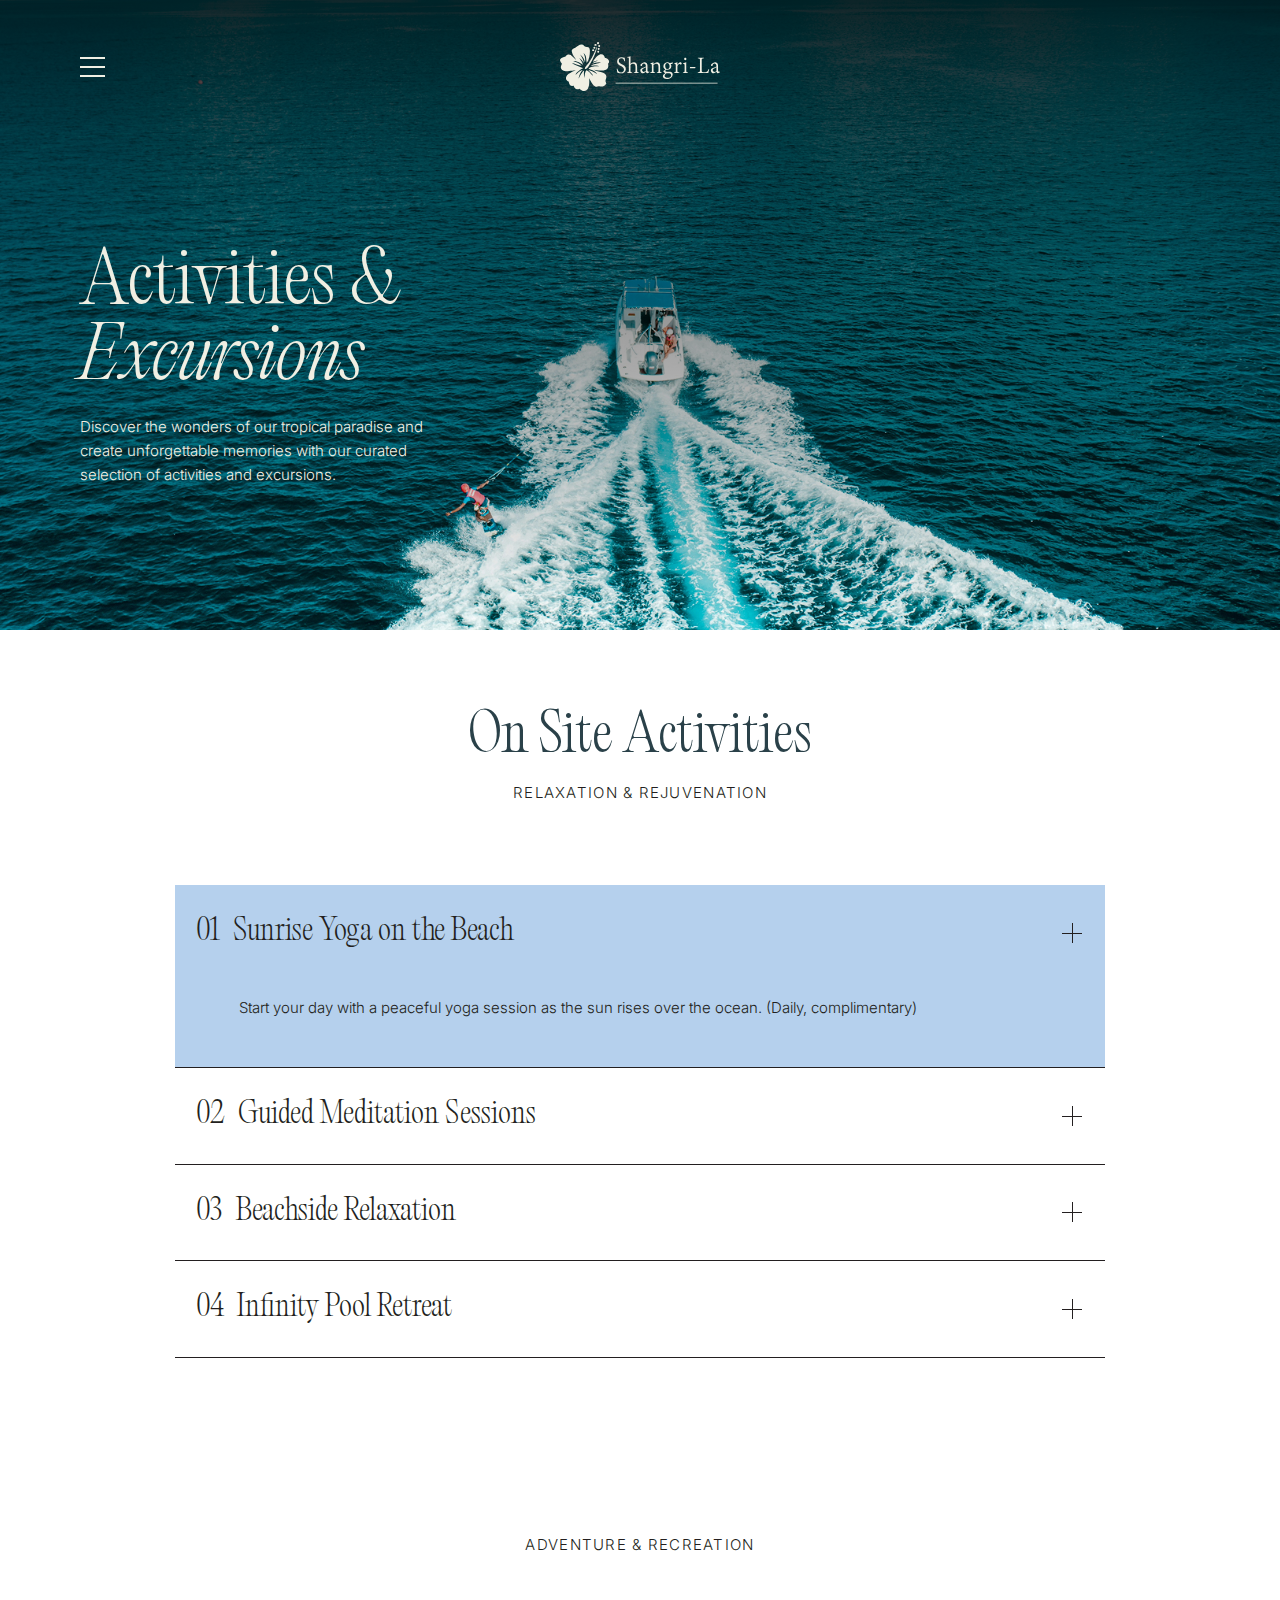
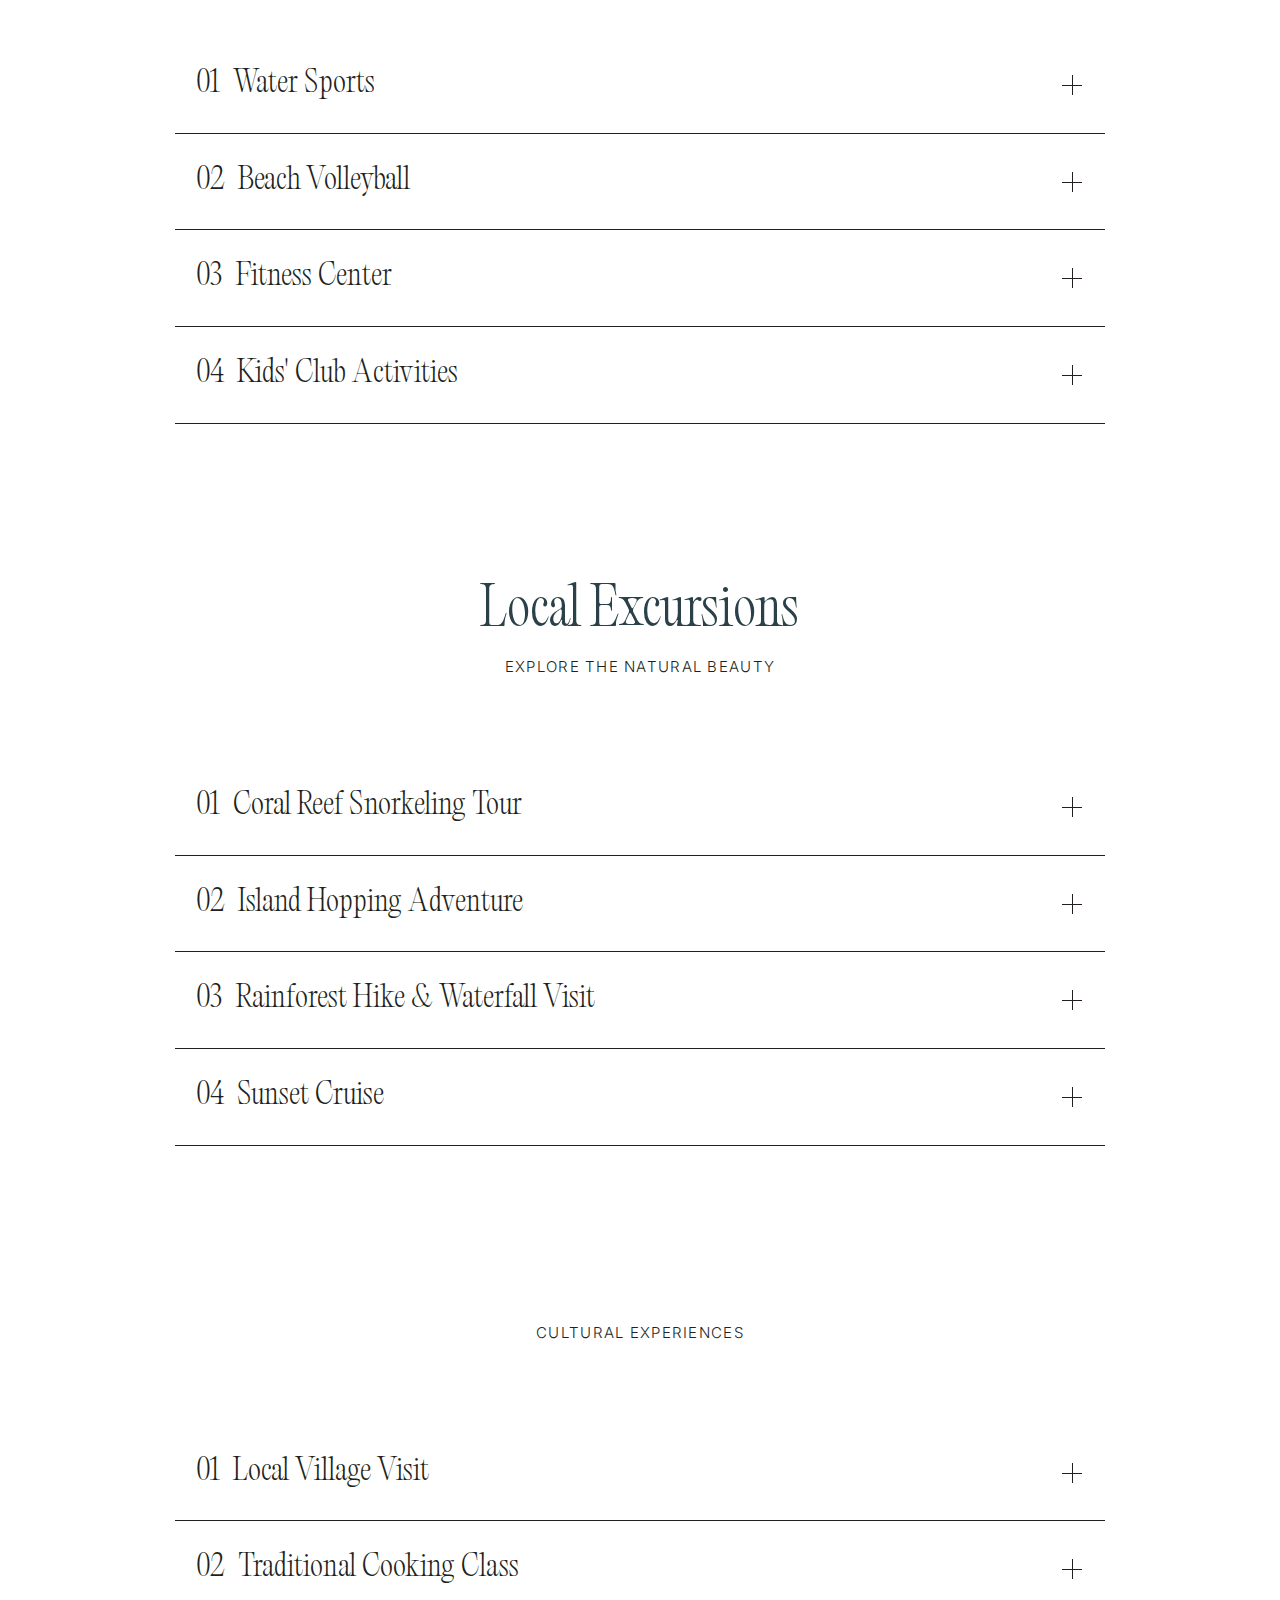
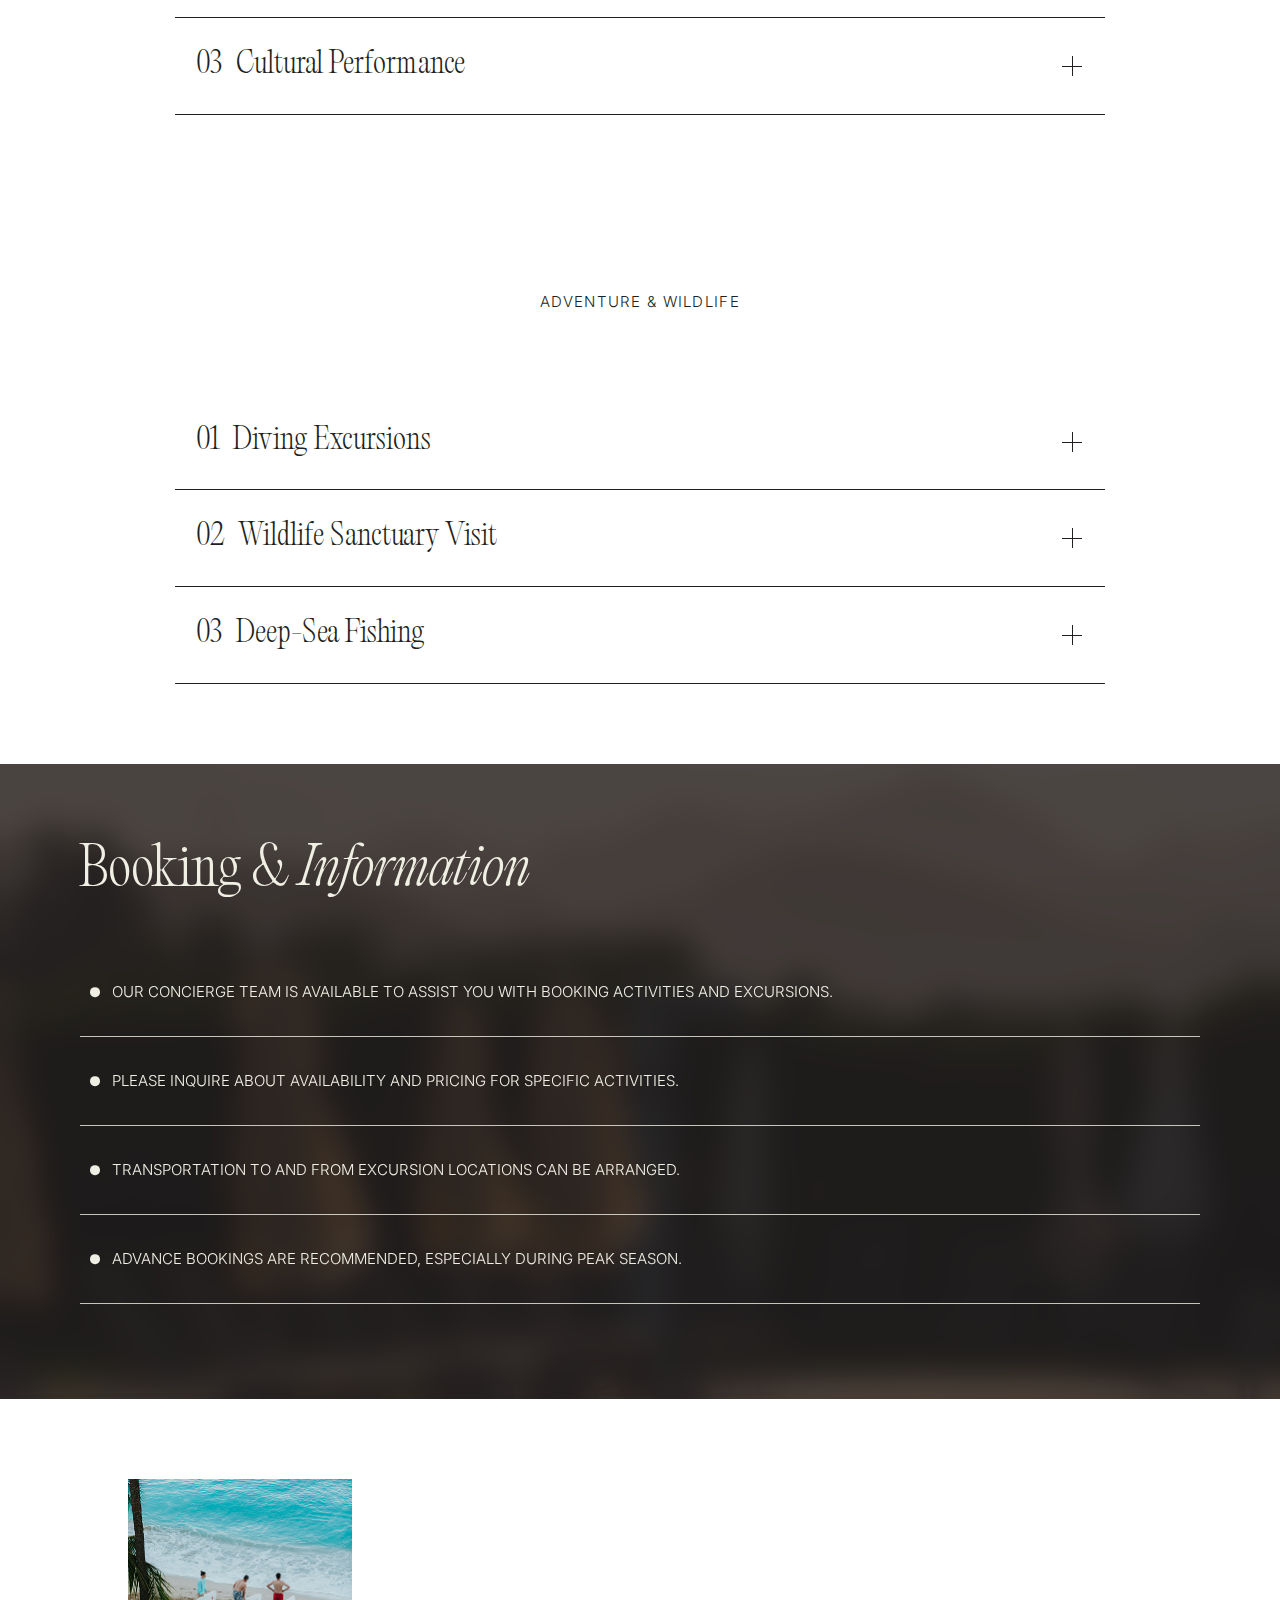
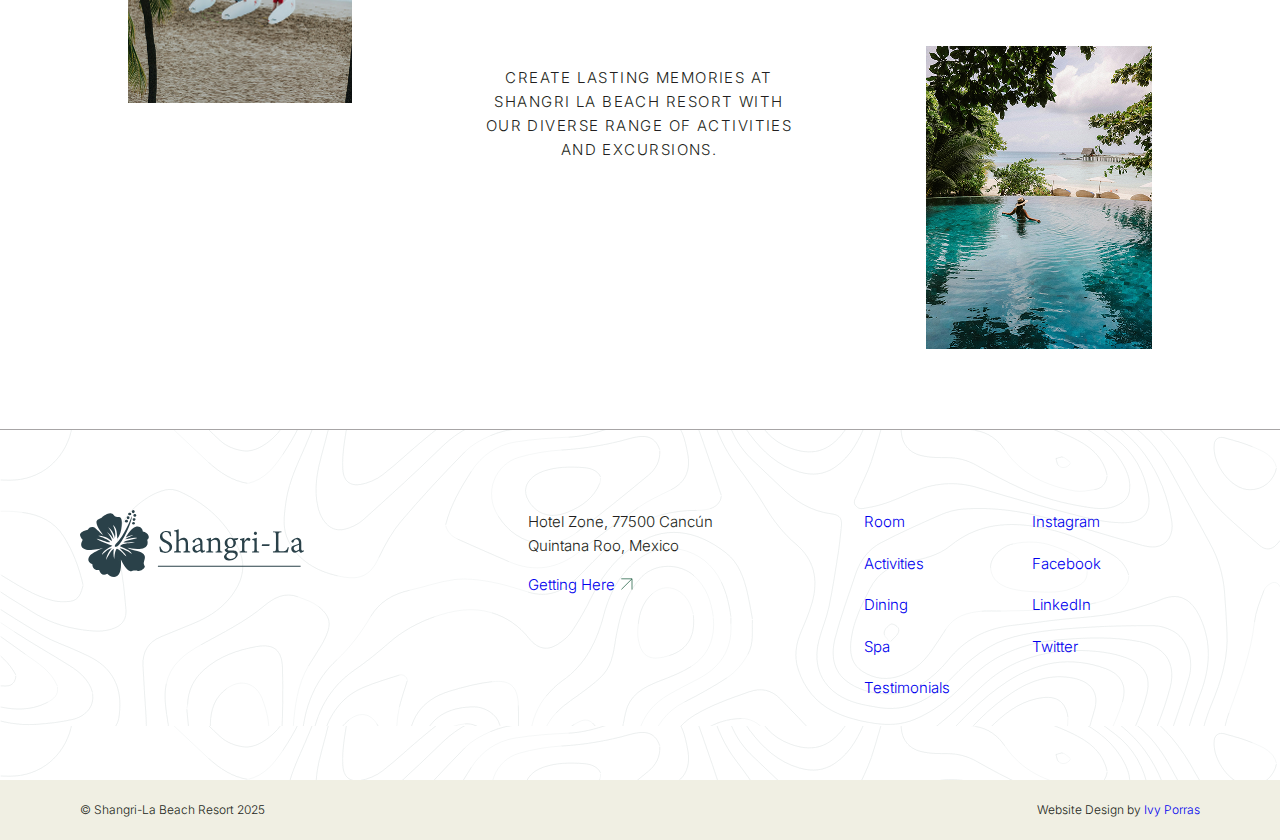
==== activities.html @ 284413d3 "add: weather func" ====
<!DOCTYPE html>
<html lang="en">

<head>
   <meta charset="UTF-8">
   <meta name="viewport" content="width=device-width, initial-scale=1.0">
   <title>Shangri La Beach Resort - Your Dream Getaway</title>
   <meta name="description" content="Shangri La Beach Resort - Your Dream Getaway">
   <link rel="icon" href="favicon.png" type="image/x-icon">
   <link rel="stylesheet" href="/styles/global.css">
   <link rel="stylesheet" href="/styles/activities.css">
</head>

<body class="page">
   <header>
      <nav class="navbar" id="mainNav">
         <div class="mobile-menu">
            <button id="toggleNav">
               <span></span>
               <span></span>
               <span></span>
            </button>
         </div>

         <ul id="navList">
            <li><a href="room.html">Room</a></li>
            <li><a href="activities.html">Activities</a></li>
            <li><a href="dining.html">Dining</a></li>
            <li><a href="spa.html">Spa</a></li>
            <li><a href="testimonials.html">Testimonials</a></li>
         </ul>
         <a href="index.html">
            <img id="logo" src="logo-light.svg" alt="Shangri-La Beach Resort Logo">
         </a>
         <div id="weather">
            <span id="temp"></span>
            <span id="condition"></span>
         </div>
      </nav>

      <section class="page-hero-banner" id="activities-page">
         <div class="container">
            <h1>Activities &amp;<br><span class="font-italic">Excursions</span></h1>
            <p>Discover the wonders of our tropical paradise and create unforgettable memories with our curated selection of activities
            and excursions.</p>
         </div>
         <div class="overlay-black"></div>
      </section>
   </header>
   <main>
      <section class="container">
         <h2 class="center">On Site Activities</h2>
         <p class="subtitle center">Relaxation &amp; Rejuvenation</p>
         <div class="accordion">
            <details name="accordion-list" open>
               <summary>
                  <h3><span>01</span>Sunrise Yoga on the Beach</h3>
               </summary>
               <p>Start your day with a peaceful yoga session as the sun rises over the ocean. (Daily, complimentary)</p>
            </details>
            <details name="accordion-list">
               <summary>
                  <h3><span>02</span>Guided Meditation Sessions</h3>
               </summary>
               <p>Find inner peace and tranquillity with our guided meditation sessions in the serene garden. (Daily, complimentary)</p>
            </details>
            <details name="accordion-list">
               <summary>
                  <h3><span>03</span>Beachside Relaxation</h3>
               </summary>
               <p>Unwind on our pristine private beach with complimentary sun loungers and umbrellas.</p>
            </details>
            <details name="accordion-list">
               <summary>
                  <h3><span>04</span>Infinity Pool Retreat</h3>
               </summary>
               <p>Take a refreshing dip in our stunning infinity pool with breathtaking ocean views.</p>
            </details>
         </div>
      </section>
      <section class="container">
         <p class="subtitle center">Adventure &amp; Recreation</p>
         <div class="accordion">
            <details name="accordion-list" open>
               <summary>
                  <h3><span>01</span>Water Sports</h3>
               </summary>
               <p>Explore the crystal-clear waters with our range of water sports activities.</p>
               <ul>
                  <li>Snorkeling: Discover vibrant coral reefs and marine life. (Equipment provided, fees may apply)</li>
                  <li>Kayaking: Paddle along the coastline and explore hidden coves. (Rentals available)</li>
                  <li>Stand-Up Paddleboarding: Enjoy a fun and invigorating workout on the water. (Rentals available)</li>
               </ul>
            </details>
            <details name="accordion-list">
               <summary>
                  <h3><span>02</span>Beach Volleyball</h3>
               </summary>
               <p>Gather your friends and family for a friendly game of beach volleyball. (Complimentary)</p>
            </details>
            <details name="accordion-list">
               <summary>
                  <h3><span>03</span>Fitness Center</h3>
               </summary>
               <p>Maintain your fitness routine in our state-of-the-art fitness center. (24/7 access)</p>
            </details>
            <details name="accordion-list">
               <summary>
                  <h3><span>04</span>Kids&apos; Club Activities</h3>
               </summary>
               <p>Let your children enjoy fun and engaging activities with our supervised Kids' Club. (Daily, various activities)</p>
            </details>
         </div>
      </section>
      <section class="container">
         <h2 class="center">Local Excursions</h2>
         <p class="subtitle center">Explore the Natural Beauty</p>
         <div class="accordion">
            <details name="accordion-list" open>
               <summary>
                  <h3><span>01</span>Coral Reef Snorkeling Tour</h3>
               </summary>
               <p>Embark on a guided snorkeling tour to explore the vibrant coral reefs and encounter diverse marine life. (Half-day
               excursion, fees apply)</p>
            </details>
            <details name="accordion-list">
               <summary>
                  <h3><span>02</span>Island Hopping Adventure</h3>
               </summary>
               <p>Discover the surrounding islands with a scenic boat tour. (Full-day excursion, fees apply)</p>
            </details>
            <details name="accordion-list">
               <summary>
                  <h3><span>03</span>Rainforest Hike & Waterfall Visit</h3>
               </summary>
               <p>Immerse yourself in the lush rainforest and discover hidden waterfalls. (Half-day or full-day excursion, fees apply)</p>
            </details>
            <details name="accordion-list">
               <summary>
                  <h3><span>04</span>Sunset Cruise</h3>
               </summary>
               <p>Enjoy a romantic sunset cruise along the coastline with breathtaking views. (Evening excursion, fees apply)</p>
            </details>
         </div>
      </section>
      <section class="container">
         <p class="subtitle center">Cultural Experiences</p>
         <div class="accordion">
            <details name="accordion-list" open>
               <summary>
                  <h3><span>01</span>Local Village Visit</h3>
               </summary>
               <p>Experience the authentic culture and traditions of the local village. (Half-day excursion, fees apply)</p>
            </details>
            <details name="accordion-list">
               <summary>
                  <h3><span>02</span>Traditional Cooking Class</h3>
               </summary>
               <p>Learn to prepare local delicacies with a hands-on cooking class. (Half-day excursion, fees apply)</p>
            </details>
            <details name="accordion-list">
               <summary>
                  <h3><span>03</span>Cultural Performance</h3>
               </summary>
               <p>Enjoy a captivating performance of traditional music and dance. (Evening event, fees may apply)</p>
            </details>
         </div>
      </section>
      <section class="container">
         <p class="subtitle center">Adventure & Wildlife</p>
         <div class="accordion">
            <details name="accordion-list" open>
               <summary>
                  <h3><span>01</span>Diving Excursions</h3>
               </summary>
               <p>Explore the underwater world with our certified diving instructors. (Various dive sites and packages available, fees
               apply)</p>
            </details>
            <details name="accordion-list">
               <summary>
                  <h3><span>02</span>Wildlife Sanctuary Visit</h3>
               </summary>
               <p>Encounter exotic wildlife at a nearby sanctuary. (Half-day excursion, fees apply)</p>
            </details>
            <details name="accordion-list">
               <summary>
                  <h3><span>03</span>Deep-Sea Fishing</h3>
               </summary>
               <p>Embark on a thrilling deep-sea fishing adventure. (Half-day or full-day excursion, fees apply)</p>
            </details>
         </div>
      </section>
      <section id="activities-info">
         <div class="container">
            <h2>Booking &amp; <span class="font-italic">Information</span></h2>
            <ul>
               <li>Our concierge team is available to assist you with booking activities and excursions.</li>
               <li>Please inquire about availability and pricing for specific activities.</li>
               <li>Transportation to and from excursion locations can be arranged.</li>
               <li>Advance bookings are recommended, especially during peak season.</li>
            </ul>
         </div>
         <div class="overlay"></div>
      </section>
      <section class="container" id="activities-quote">
         <img src="/assets/activities-qoute-1.jpg" alt="">
         <p>Create lasting memories at Shangri La Beach Resort with our diverse range of activities and excursions.</p>
         <img src="/assets/activities-qoute-2.jpg" alt="">
      </section>
   </main>
   <footer>
      <div class="container">
         <div class="footer-img">
            <img src="logo.svg" alt="Shangri-La Beach Resort Logo">
         </div>
         <div class="footer-location">
            <p>Hotel Zone, 77500 Cancún <br>Quintana Roo, Mexico</p>
            <a href="#">Getting Here <svg xmlns="http://www.w3.org/2000/svg" fill="none" viewBox="0 0 16 16">
                  <path stroke="#1E5E42" stroke-linecap="round" stroke-linejoin="round"
                     d="M14.405 1.361.951 14.815m13.72.089V1.096H.863" />
               </svg></a>
         </div>
         <div class="footer-nav">
            <a href="room.html">Room</a>
            <a href="activities.html">Activities</a>
            <a href="dining.html">Dining</a>
            <a href="spa.html">Spa</a>
            <a href="testimonials.html">Testimonials</a>
         </div>
         <div class="footer-socials">
            <a href="#">Instagram</a>
            <a href="#">Facebook</a>
            <a href="#">LinkedIn</a>
            <a href="#">Twitter</a>
         </div>
      </div>
      <div class="footer-secondary">
         <small>&#169; Shangri-La Beach Resort 2025</small>
         <small>Website Design by <a href="https://www.ivymarieporras.ca/">Ivy Porras</a></small>
      </div>
      <div class="footer-overlay"></div>
   </footer>

   <script src="script.js"></script>

</body>

</html>
---- styles/global.css ----
@import url('https://fonts.googleapis.com/css2?family=Inter:ital,opsz@0,14..32;1,14..32&display=swap');

@font-face {
   font-family: 'PP Editorial Old';
   src: url('/fonts/PPEditorialOld-UltralightItalic.woff2') format('woff2'),
      url('/fonts/PPEditorialOld-UltralightItalic.woff') format('woff');
   font-weight: 200;
   font-style: italic;
   font-display: swap;
}

@font-face {
   font-family: 'PP Editorial Old';
   src: url('/fonts/PPEditorialOld-Ultralight.woff2') format('woff2'),
      url('/fonts/PPEditorialOld-Ultralight.woff') format('woff');
   font-weight: 200;
   font-style: normal;
   font-display: swap;
}

* {
   box-sizing: border-box;
}

:root {
   --font: #231F20;
   --green: #2A4149;
   --sky: #B5D0ED;
   --light-tan: #F0EFE3;
   --light-color: #FFFFFF;
   interpolate-size: allow-keywords;
}


body {
   position: relative;
   font-family: 'Inter', sans-serif;
   font-size: 15px;
   font-weight: 300;
   color: var(--font);
   line-height: 1.6;
   margin: 0;
   padding: 0;
}

h1 {
   color: var(--light-tan);
   font-family: 'PP Editorial Old', sans-serif;
   font-weight: 200;
   font-size: calc(48px + (88 - 52) * ((100vw - 320px) / 1600));
   line-height: 110%;
   margin: 0;
}

h2 {
   font-family: 'PP Editorial Old', sans-serif;
   font-weight: 200;
   font-size: calc(32px + (64 - 32) * ((100vw - 320px) / 1600));
   color: var(--green);
   line-height: 1.1;
   margin: 0;
}

h3 {
   font-family: 'PP Editorial Old', sans-serif;
   font-weight: 200;
   font-size: calc(32px + (48 - 32) * ((100vw - 320px) / 1600));   
   line-height: 1.1;
   margin: 0;
}

a {
   text-decoration: none;
}

a.button {
   color: var(--light-color);
   background-color: var(--green);
   border-radius: 999px;
   font-size: 12px;
   letter-spacing: 0.0375rem;
   text-transform: uppercase;
   padding-block: 1.2rem;
   padding-inline: 2.5rem;
}

a.button.secondary {
   background-color: var(--light-tan);
   color: var(--font);
}

small {
   font-size: 12px;
}

.font-italic {
   font-style: italic;
}

.container {
   margin: 0 5rem;
   padding-block: 5rem;
}

img {
   width: 100%;
   height: auto;
   object-fit: cover;
}

.overlay {
   content: '';
   position: absolute;
   top: 0;
   left: 0;
   width: 100%;
   height: 100%;
   background: rgba(35, 31, 32, 0.80);
   backdrop-filter: blur(15px);
   pointer-events: none;
}

/* NAVIGATION */
nav {
   position: absolute;
   top: 0;
   display: flex;
   padding: 1.5rem 5rem;
   justify-content: space-between;
   align-items: center;
   height: 140px;
   width: 100%;
   z-index: 3;
   transition: all 0.3s ease-in;
}

nav.active {
   background-color: var(--light-color);
}

nav ul,
nav img,
nav #weather,
nav .mobile-menu {
   width: 33.33%;
}

nav ul {
   list-style: none;
   display: flex;
   gap: 1.5rem;
   padding: 0;
   z-index: 2;
}

nav ul li,
#weather {
   font-weight: 300;
   font-size: 0.8rem;
   text-transform: uppercase;
}

nav ul li a {
   color: var(--light-tan);
}

nav.active ul li a {
   color: var(--font);
}

nav img {
   width: 10rem;
   height: auto;
}

/* HAMBURGER MENU */
nav .mobile-menu {
   display: none;
}

nav #toggleNav {
   position: relative;
   width: 25px;
   height: 20px;
   border: 0;
   background: none;
   cursor: pointer;
   overflow: hidden;
}

nav #toggleNav span {
   opacity: 1;
   left: 0;
   display: block;
   width: 100%;
   height: 1.5px;
   background-color: var(--light-tan);
   position: absolute;
   transform: rotate(0deg);
   transition: .4s ease-in-out;
}

nav.active #toggleNav span {
   background-color: var(--green);
}

nav #toggleNav span:nth-child(1) {
   top: 0;
}

nav #toggleNav span:nth-child(2) {
   top: 9px;
}

nav #toggleNav span:nth-child(3) {
   top: 18px;
}

nav #toggleNav.open span:nth-child(1) {
   transform: translateY(9px) rotate(135deg);
}

nav #toggleNav.open span:nth-child(2) {
   opacity: 0;
   transform: translateX(-60px);
}

nav #toggleNav.open span:nth-child(3) {
   transform: translateY(-9px) rotate(-135deg);
}

/* WEATHER WIDGET */
#weather {
   text-align: right;
   color: var(--light-tan);
   transition: color 0.3s ease-in;
}

nav.active #weather {
   color: var(--font);
}

/* PAGE BANNER */
.page-hero-banner {
   position: relative;
   height: 70vh;
   background-size: cover;
   background-position: center;
   padding-top: calc(140px + 2rem);
   padding-bottom: 3rem;
   display: flex;
   align-items: flex-end;
}

.page-hero-banner .container {
   position: relative;
   width: 100%;
   z-index: 2;
}

.page-hero-banner p {
   color: var(--light-tan);
   max-width: 24rem;
}

.page-hero-banner .overlay-black {
   position: absolute;
   top: 0;
   left: 0;
   width: 100%;
   height: 100%;
   background: linear-gradient(180deg, rgba(0, 0, 0, 0.80) 0%, rgba(0, 0, 0, 0.00) 100%);
   pointer-events: none;
}

/* FOOTER */
footer {
   position: relative;
}

.footer-overlay {
   position: absolute;
   top: 0;
   left: 0;
   width: 100%;
   height: calc(100% - 60px);
   background-image: url('/assets/lines.svg');
   background-size: contain;
   pointer-events: none;
   opacity: 0.8;
}

footer .container {
   display: flex;
   flex-flow: row wrap;
}

footer a svg {
   height: 12px;
   margin-left: 2px;
}

footer .footer-img {
   width: 40%;
}

footer .footer-location {
   width: 30%;
}
footer .footer-nav,
footer .footer-socials {
   width: 15%;
}

footer img {
   max-width: 14rem;
}

footer .footer-location p {
   margin-top: 0;
}

footer .footer-nav,
footer .footer-socials {
   display: flex;
   flex-direction: column;
   gap: 1.1rem;
}

footer .footer-secondary {
   display: flex;
   justify-content: space-between;
   padding: 20px;
   background-color: var(--light-tan);
   padding-inline: 5rem;
}

@media screen and (max-width: 1366px) {
   nav .mobile-menu {
      display: block;
   }

   nav ul {
      display: none;
   }

   nav ul.active {
      display: flex;
      flex-direction: column;
      position: absolute;
      top: 100px;
      left: 0;
      width: 100%;
      background-color: var(--light-color);
      padding: 5rem 5rem;
      margin: 0;
      height: calc(100vh - 140px);
   }

   nav ul.active li {
      font-size: 1.2rem;
      text-align: center;
      padding: 1rem 0;
   }
}

@media screen and (max-width: 1024px) {
   a.button {
      font-size: 10px;
      letter-spacing: 0.025rem;
      padding-block: 1rem;
      padding-inline: 2.2rem;
   }

   nav {
      padding-inline: 2.5rem;
      height: 100px;
   }

   nav ul.active {
      height: calc(100vh - 100px);
      padding-inline: 2.5rem;
   }

   nav img {
      width: 8rem;
   }

   .page-hero-banner p {
      max-width: 20rem;
   }

   .container {
      margin-inline: 2.5rem;
      padding-block: 2.5rem;
   }

   footer .footer-img {
      width: 100%;
      margin-bottom: 1.2rem;
   }
 
   footer .footer-location {
      width: 100%;
      margin-bottom: 2.5rem;
   }

   footer .footer-nav,
   footer .footer-socials {
      width: 50%;
   }

   footer .footer-secondary {
      padding-inline: 2.5rem;
   }

}

@media screen and (max-width: 768px) {
   body {
      font-size: 14px;
   }

   nav {
      padding-inline: 1.25rem;
   }

   nav ul li,
   #weather {
      font-size: 0.7rem;
   }

   .container {
      margin-inline: 1.25rem;
   }

   footer .container {
      flex-direction: column;
      text-align: center;
      gap: 1.5rem;
   }

   footer .footer-img,
   footer .footer-location,
   footer .footer-nav,
   footer .footer-socials {
      width: 100%;
   }

   footer .footer-img,
   footer .footer-location {margin-bottom: 0;}

   footer .footer-secondary {
      flex-direction: column;
      align-items: center;
      gap: 4px;
   }
}

@media screen and (max-width: 480px) {
   nav #weather {
      position: absolute;
      right: 1.25rem;
      top: 4.8rem;
      width: auto;
   }
}
---- styles/activities.css ----
.center {text-align: center;}

#activities-page {
   background-image: url('/assets/activities-hero-banner.jpg');
}

h3 {
   font-size: calc(24px + (32 - 24) * ((100vw - 320px) / 1600));
}

p.subtitle {
   text-transform: uppercase;
   letter-spacing: 0.08rem;
}

.accordion {
   display: flex;
   flex-direction: column;
   max-width: 930px;
   margin: 5rem auto 0;
}

details {
   border-bottom: 1px solid var(--font);
   background-color: transparent;
   transition: background-color 0.3s ease-in;
}

details:hover {
   background-color: rgba(181, 208, 237, 0.20);
}

details summary {
   position: relative;
   list-style: none;
   cursor: pointer;
   padding: 2rem 1.3rem;
}

details summary::before {
   content: '';
   position: absolute;
   right: 1.4rem;
   top: 50%;
   right: calc(2rem - 9px);
   width: 20px;
   height: 1px;
   background-color: var(--font);
}

details summary::after {
   content: '';
   position: absolute;
   right: 2rem;
   top: calc(50% - 10px);
   width: 1px;
   height: 20px;
   background-color: var(--font);
}

details summary span {
   margin-right: 0.8rem;
}

details > * {
   padding-inline: 4rem;
}

details > :last-child {
   padding-bottom: 2rem;
}

details::details-content {
   overflow: hidden;
   height: 0;
   transition: height 0.3s;
}

details[open] {
   background-color: var(--sky);
}

details[open]::details-content {
   height: auto;
}

details::details-content {
   overflow: hidden;
   height: 0;
   transition: height 0.3s, content-visibility 0.3s;
   transition-behavior: allow-discrete;
}

#activities-info {
   position: relative;
   background-image: url('/assets/heropage.jpg');
}

#activities-info .container {
   position: relative;
   color: var(--light-tan);
   z-index: 1;
}

#activities-info h2 {
   color: var(--light-tan);
   margin-bottom: 3rem;
}

#activities-info ul {
   list-style: none;
   padding-left: 0;
}

#activities-info ul li {
   position: relative;
   padding: 2rem 2rem;
   border-bottom: 1px solid rgba(240, 239, 227, 0.80);
   text-transform: uppercase;
}

#activities-info ul li::before {
   content: '';
   position: absolute;
   top: 50%;
   left: 10px;
   height: 0.6rem;
   width: 0.6rem;
   border-radius: 50%;
   background-color: var(--light-tan);
   transform: translateY(-50%);
}


#activities-quote {
   display: flex;
   justify-content: space-around;
   height: 70vh;
   gap: 2rem;
}

#activities-quote img {
   flex-shrink: 0;
   height: auto;
}

#activities-quote p {
   align-self: center;
   width: 20rem;
   text-align: center;
   text-transform: uppercase;
   letter-spacing: 0.09rem;
}

#activities-quote img:first-of-type {
   max-width: 14rem;
   margin-bottom: auto;
}

#activities-quote img:last-of-type {
   max-width: 14.125rem;
   margin-top: auto;
}

footer {
   border-top: 0.5px solid rgba(35, 31, 32, 0.40);
}


@media screen and (max-width: 1024px) {
   details summary {
      padding-right: 4rem;
   }

   details > * {
      padding-inline: 1rem;
   }

   #activities-quote {
      flex-wrap: wrap;
      height: auto;
   }
}
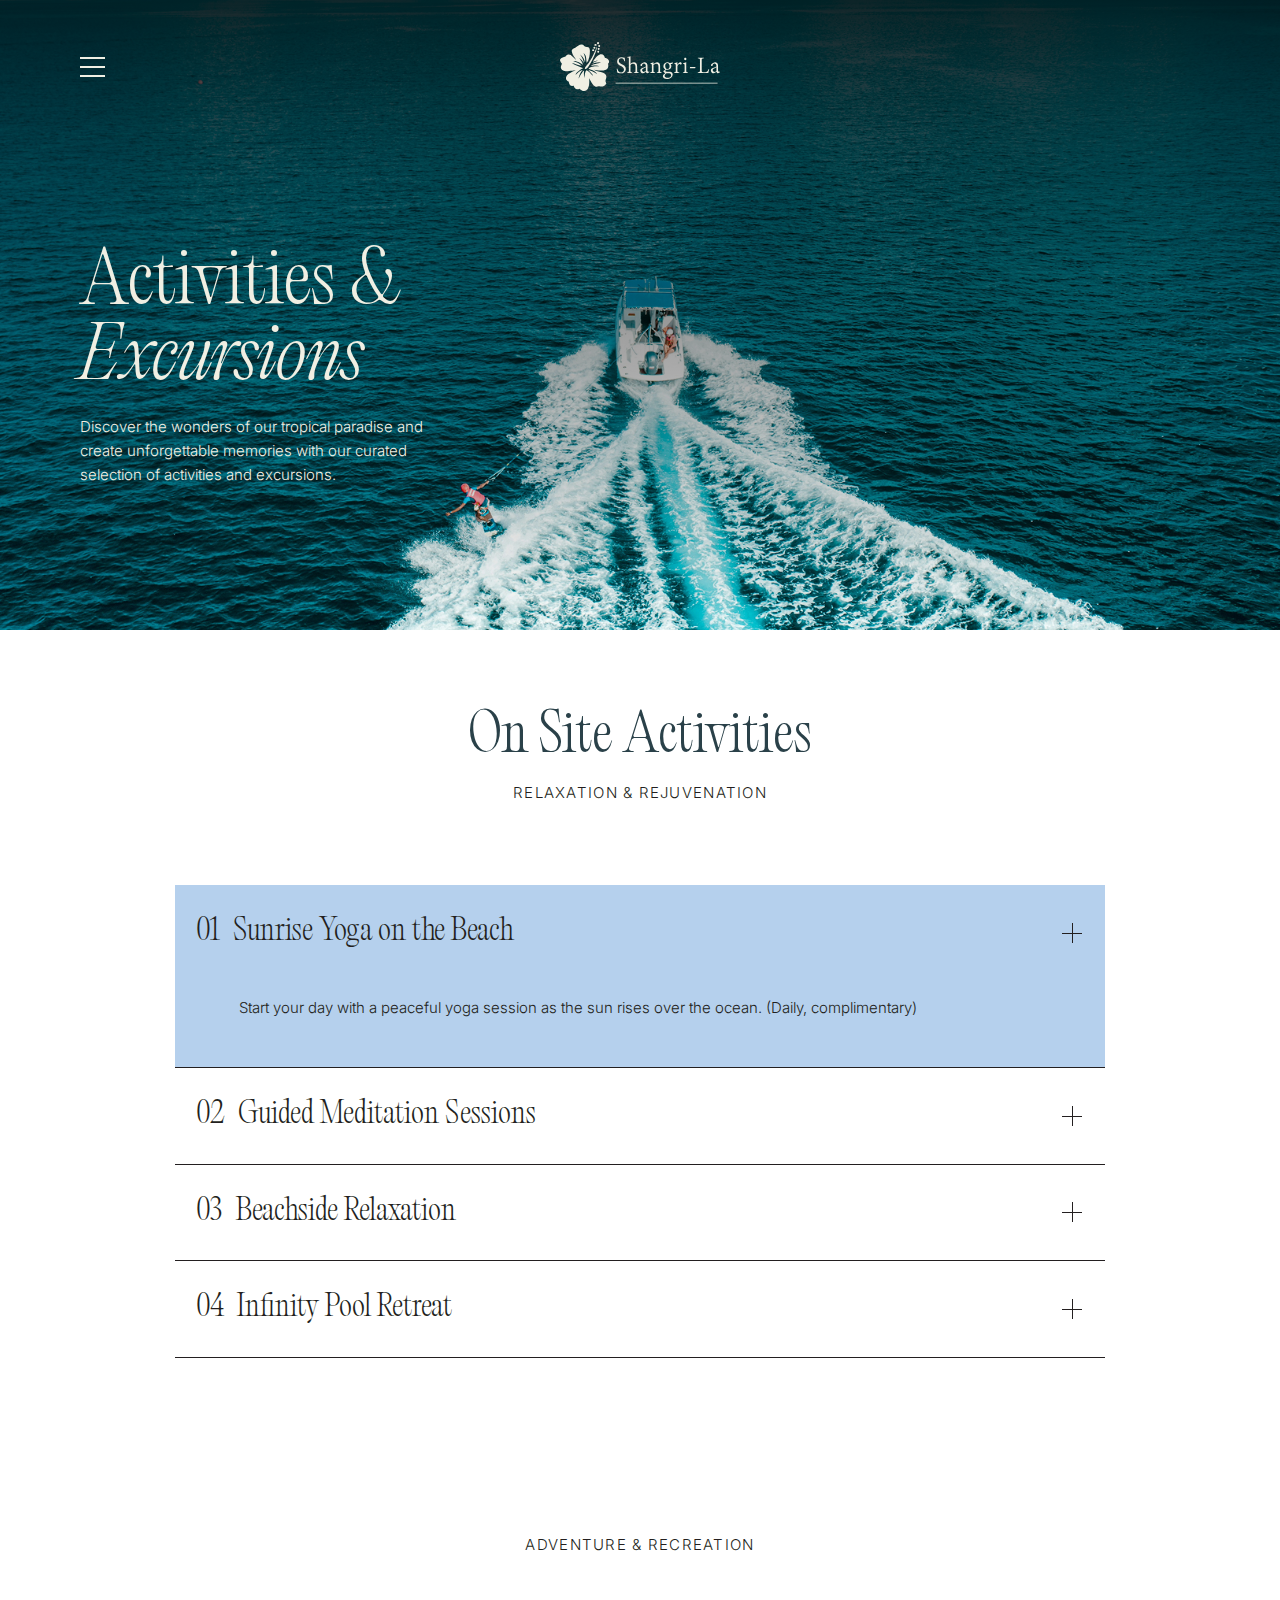
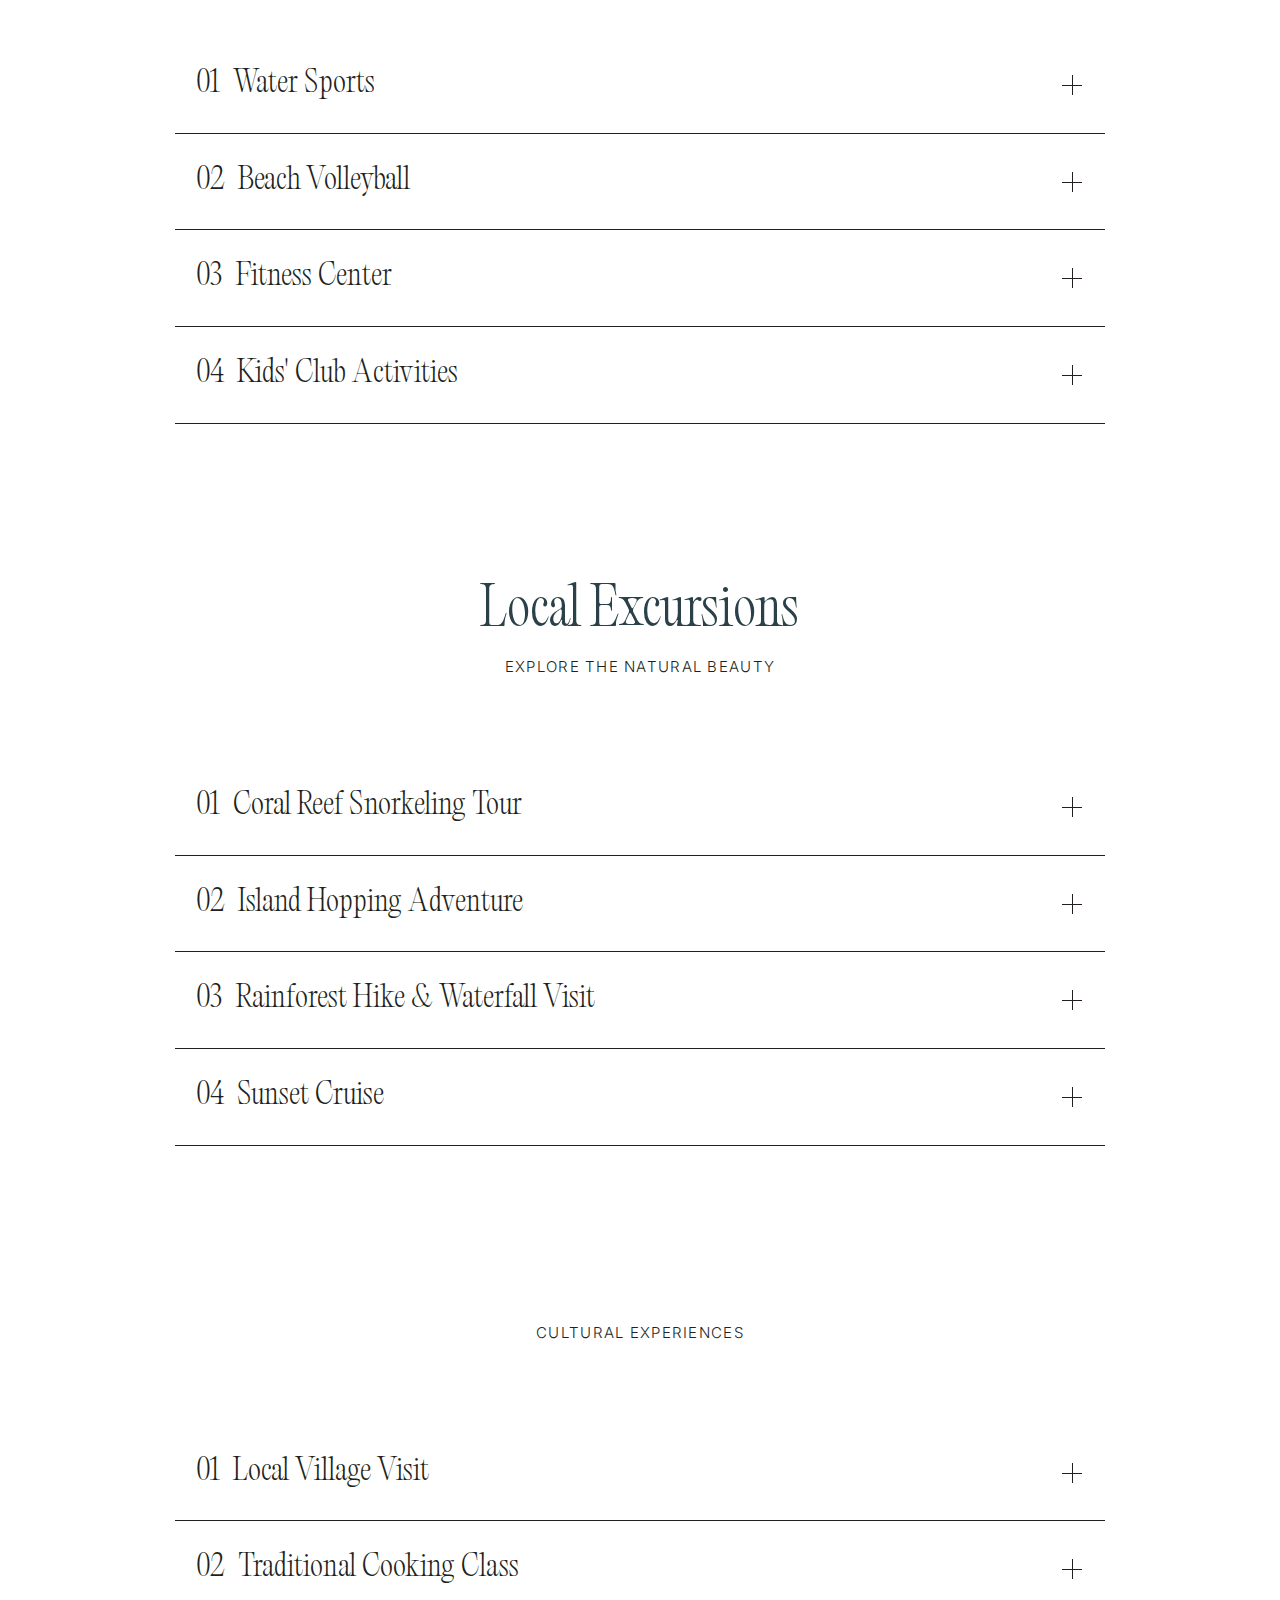
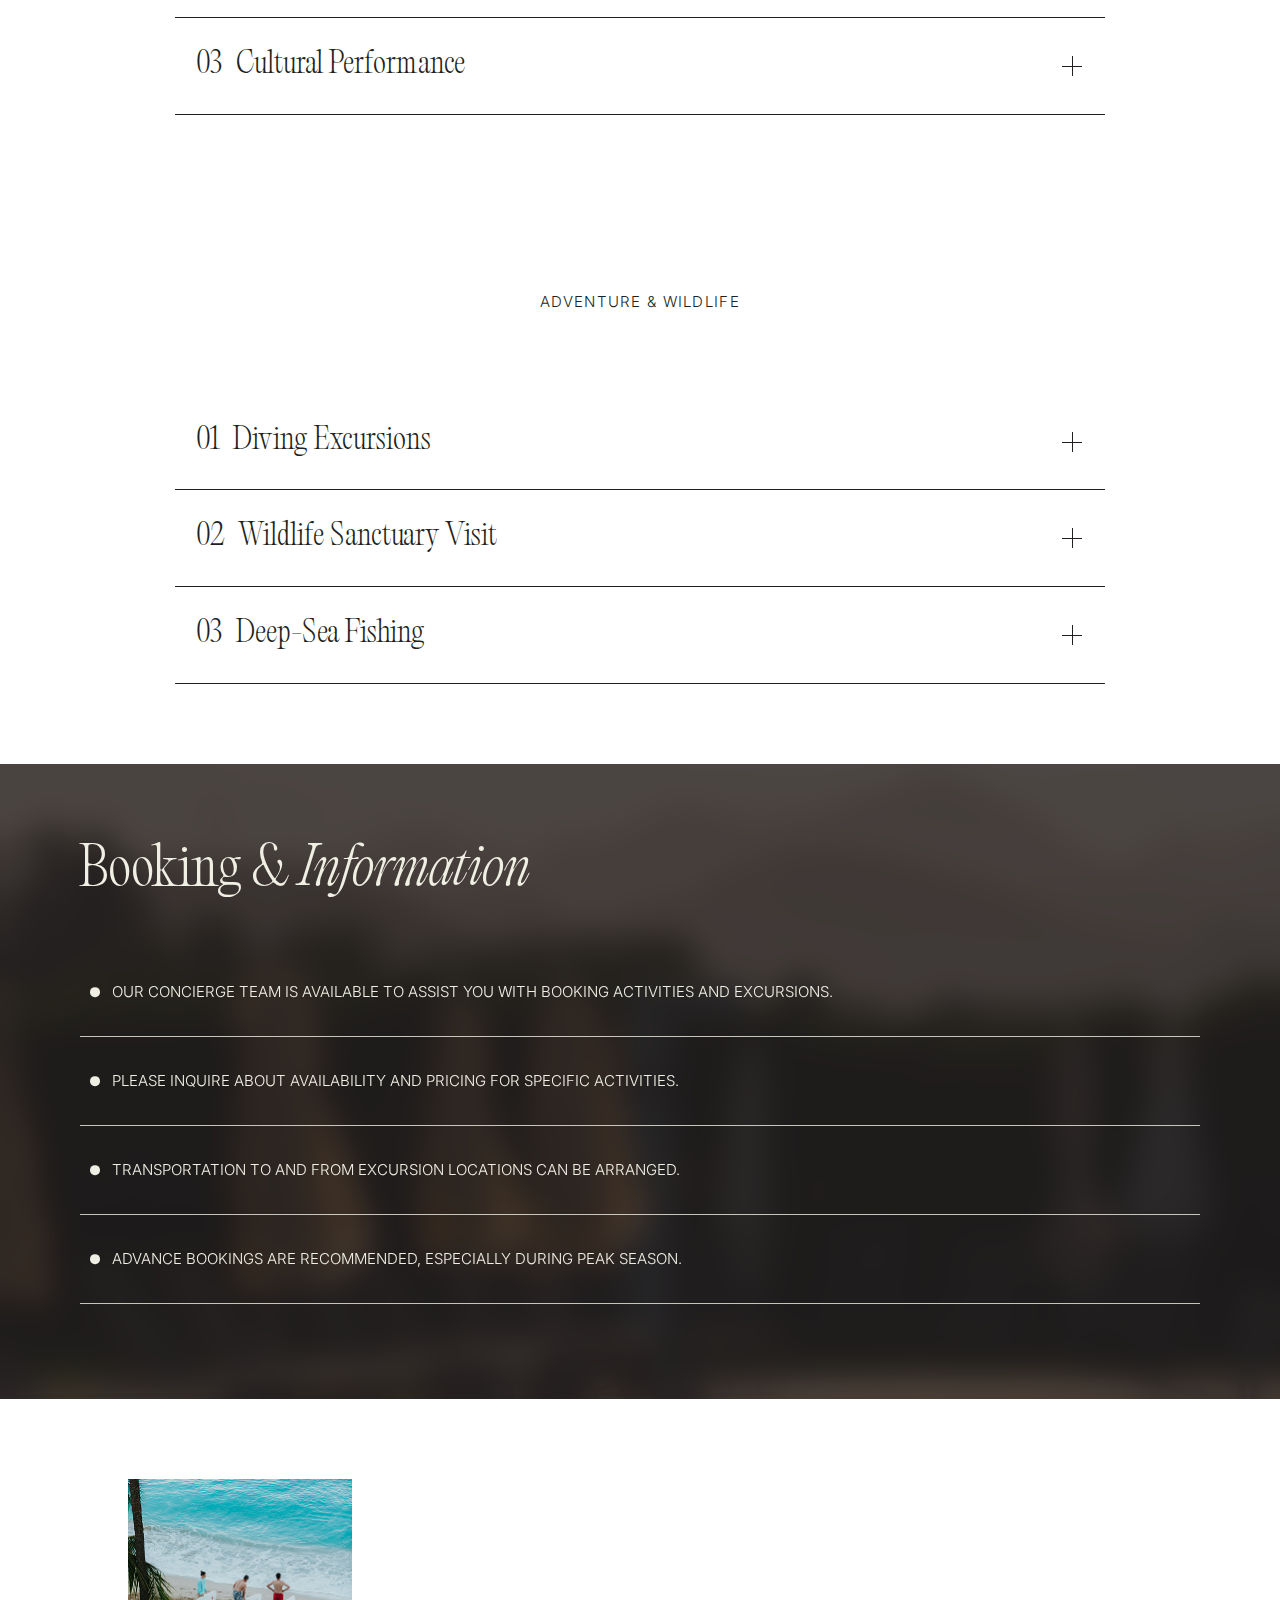
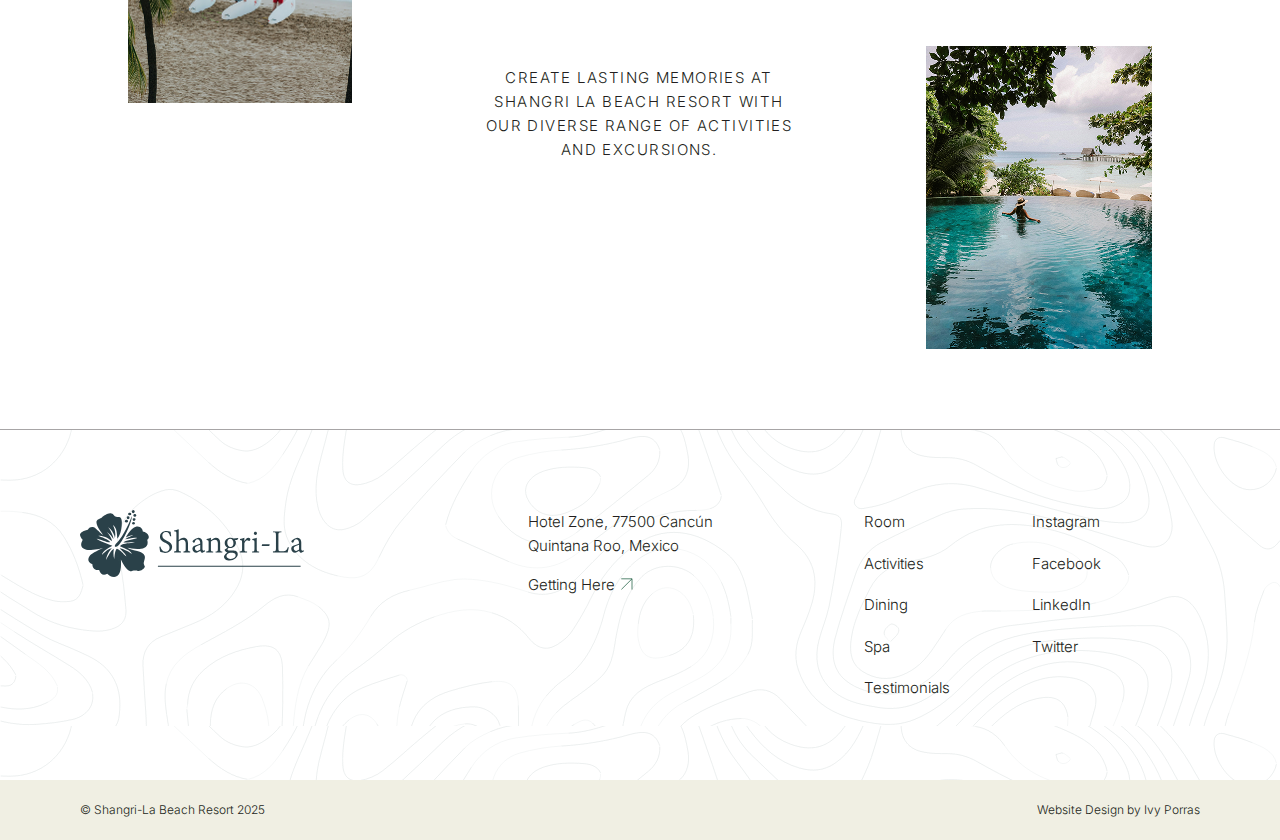
==== commit 3ed8dc87: "add: nav active" ====
--- a/activities.html
+++ b/activities.html
@@ -29,8 +29,8 @@
             <li><a href="spa.html">Spa</a></li>
             <li><a href="testimonials.html">Testimonials</a></li>
          </ul>
-         <a href="index.html">
-            <img id="logo" src="logo-light.svg" alt="Shangri-La Beach Resort Logo">
+         <a href="index.html" class="logo-link">
+            <img id="logoImg" src="logo-light.svg" alt="Shangri-La Beach Resort Logo">
          </a>
          <div id="weather">
             <span id="temp"></span>
--- a/styles/global.css
+++ b/styles/global.css
@@ -43,6 +43,10 @@
    padding: 0;
 }
 
+body.nav-active {
+   overflow: hidden;
+}
+
 h1 {
    color: var(--light-tan);
    font-family: 'PP Editorial Old', sans-serif;
@@ -70,7 +74,26 @@
 }
 
 a {
+   display: inline-block;
+   position: relative;
    text-decoration: none;
+   color: inherit;
+}
+
+a:not(.logo-link):not(.button)::after {
+   content: '';
+   position: absolute;
+   width: 0;
+   height: 1px;
+   bottom: -2px;
+   left: 0;
+   background-color: var(--light-tan);
+   transition: width 0.5s ease;
+}
+
+a:not(.logo-link):not(.button):hover::after,
+a.active:not(.logo-link):not(.button)::after {
+   width: 20px;
 }
 
 a.button {
@@ -82,11 +105,20 @@
    text-transform: uppercase;
    padding-block: 1.2rem;
    padding-inline: 2.5rem;
+   transition: all 0.3s ease;
+}
+
+a.button:hover {
+   background-color: var(--font);
 }
 
 a.button.secondary {
    background-color: var(--light-tan);
    color: var(--font);
+}
+
+a.button.secondary:hover {
+   background-color: var(--sky);
 }
 
 small {
@@ -328,11 +360,13 @@
 }
 
 footer .footer-secondary {
+   position: relative;
    display: flex;
    justify-content: space-between;
    padding: 20px;
    background-color: var(--light-tan);
    padding-inline: 5rem;
+   z-index: 2;
 }
 
 @media screen and (max-width: 1366px) {
@@ -348,7 +382,7 @@
       display: flex;
       flex-direction: column;
       position: absolute;
-      top: 100px;
+      top: 140px;
       left: 0;
       width: 100%;
       background-color: var(--light-color);
@@ -379,6 +413,7 @@
 
    nav ul.active {
       height: calc(100vh - 100px);
+      top: 100px;
       padding-inline: 2.5rem;
    }
 
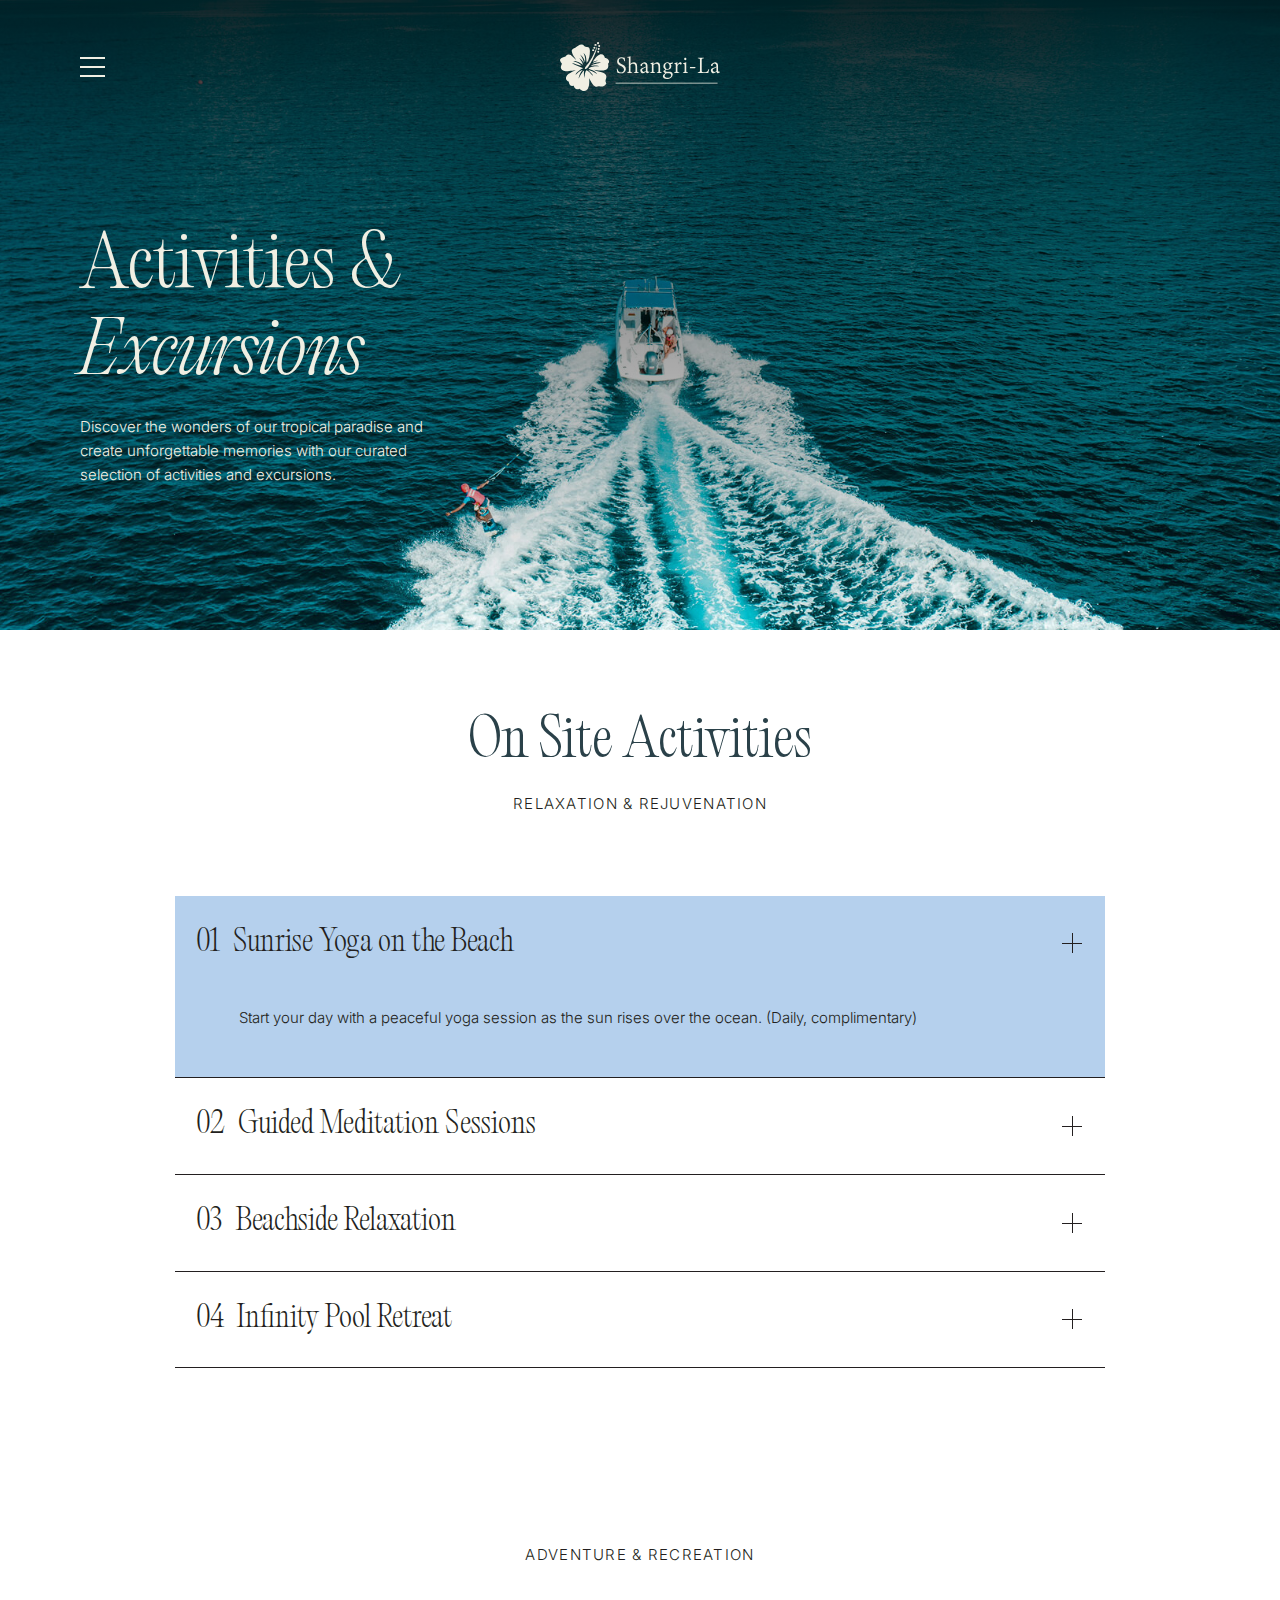
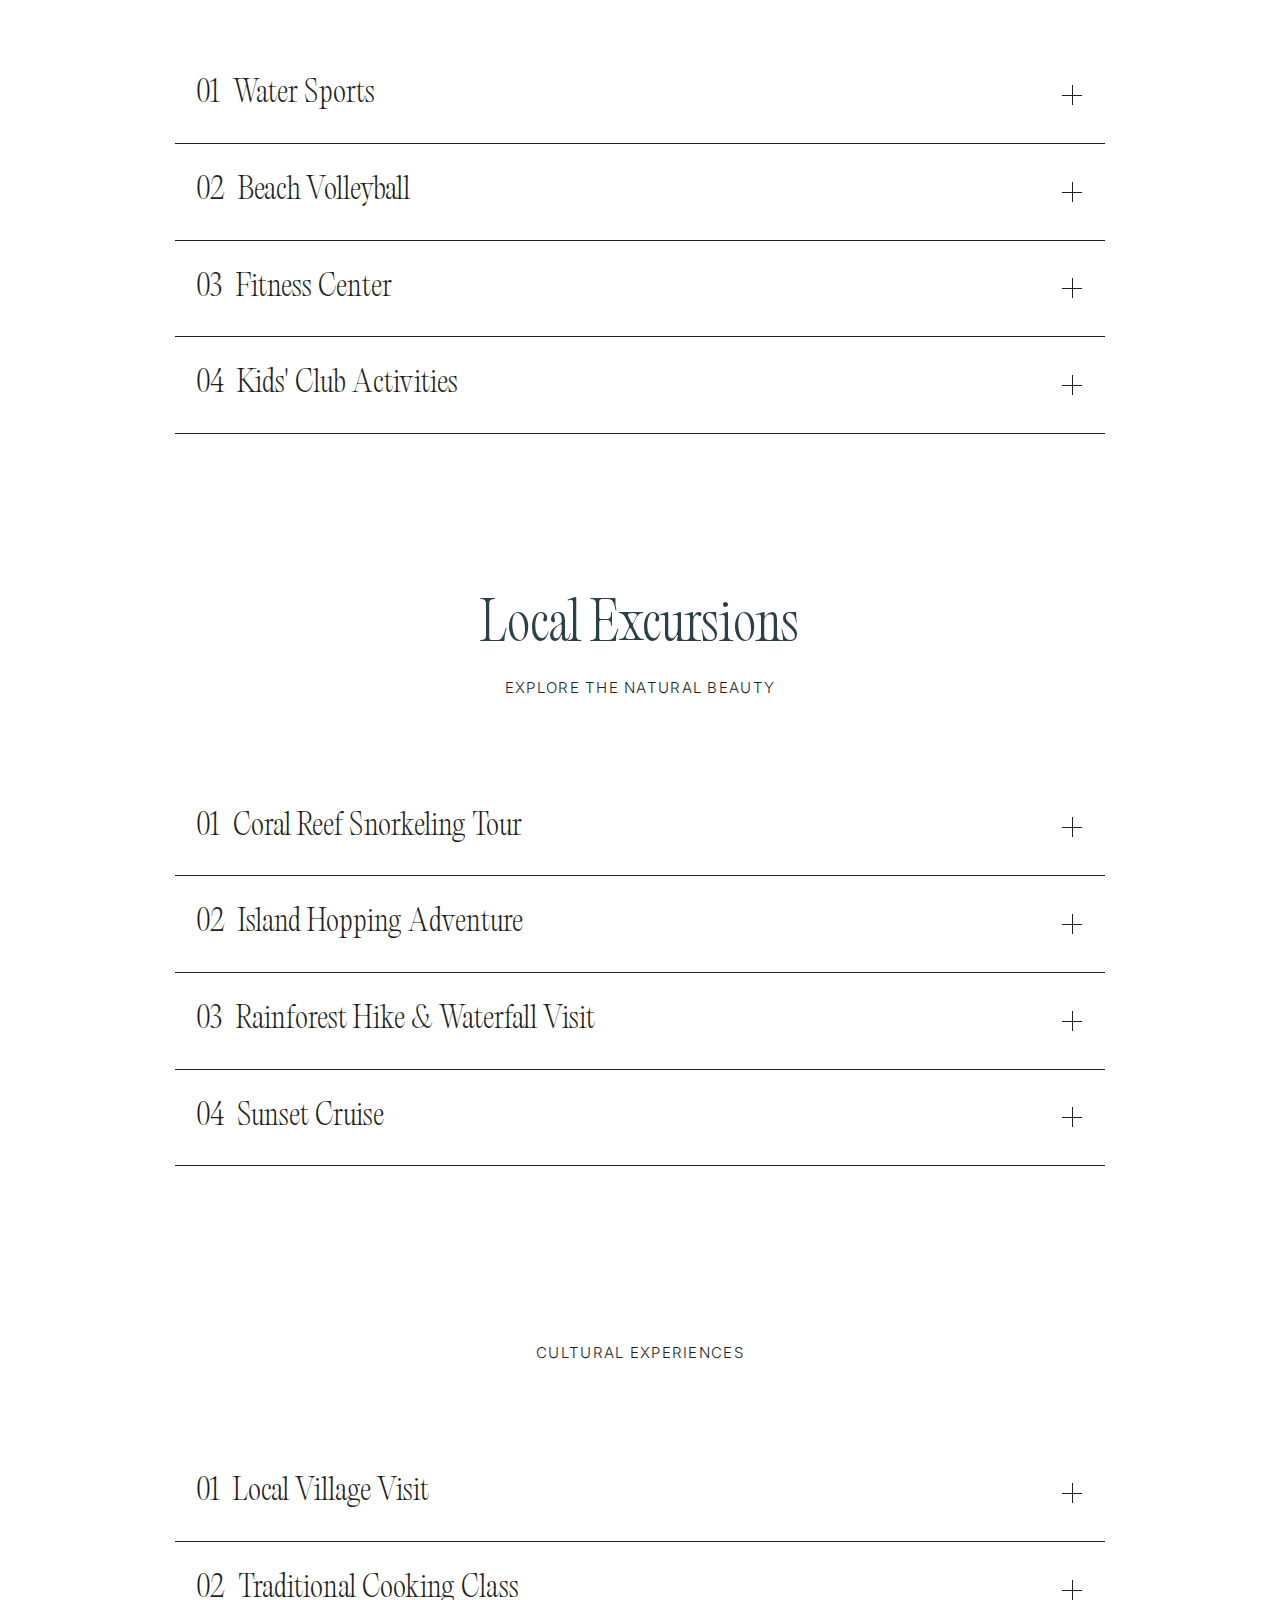
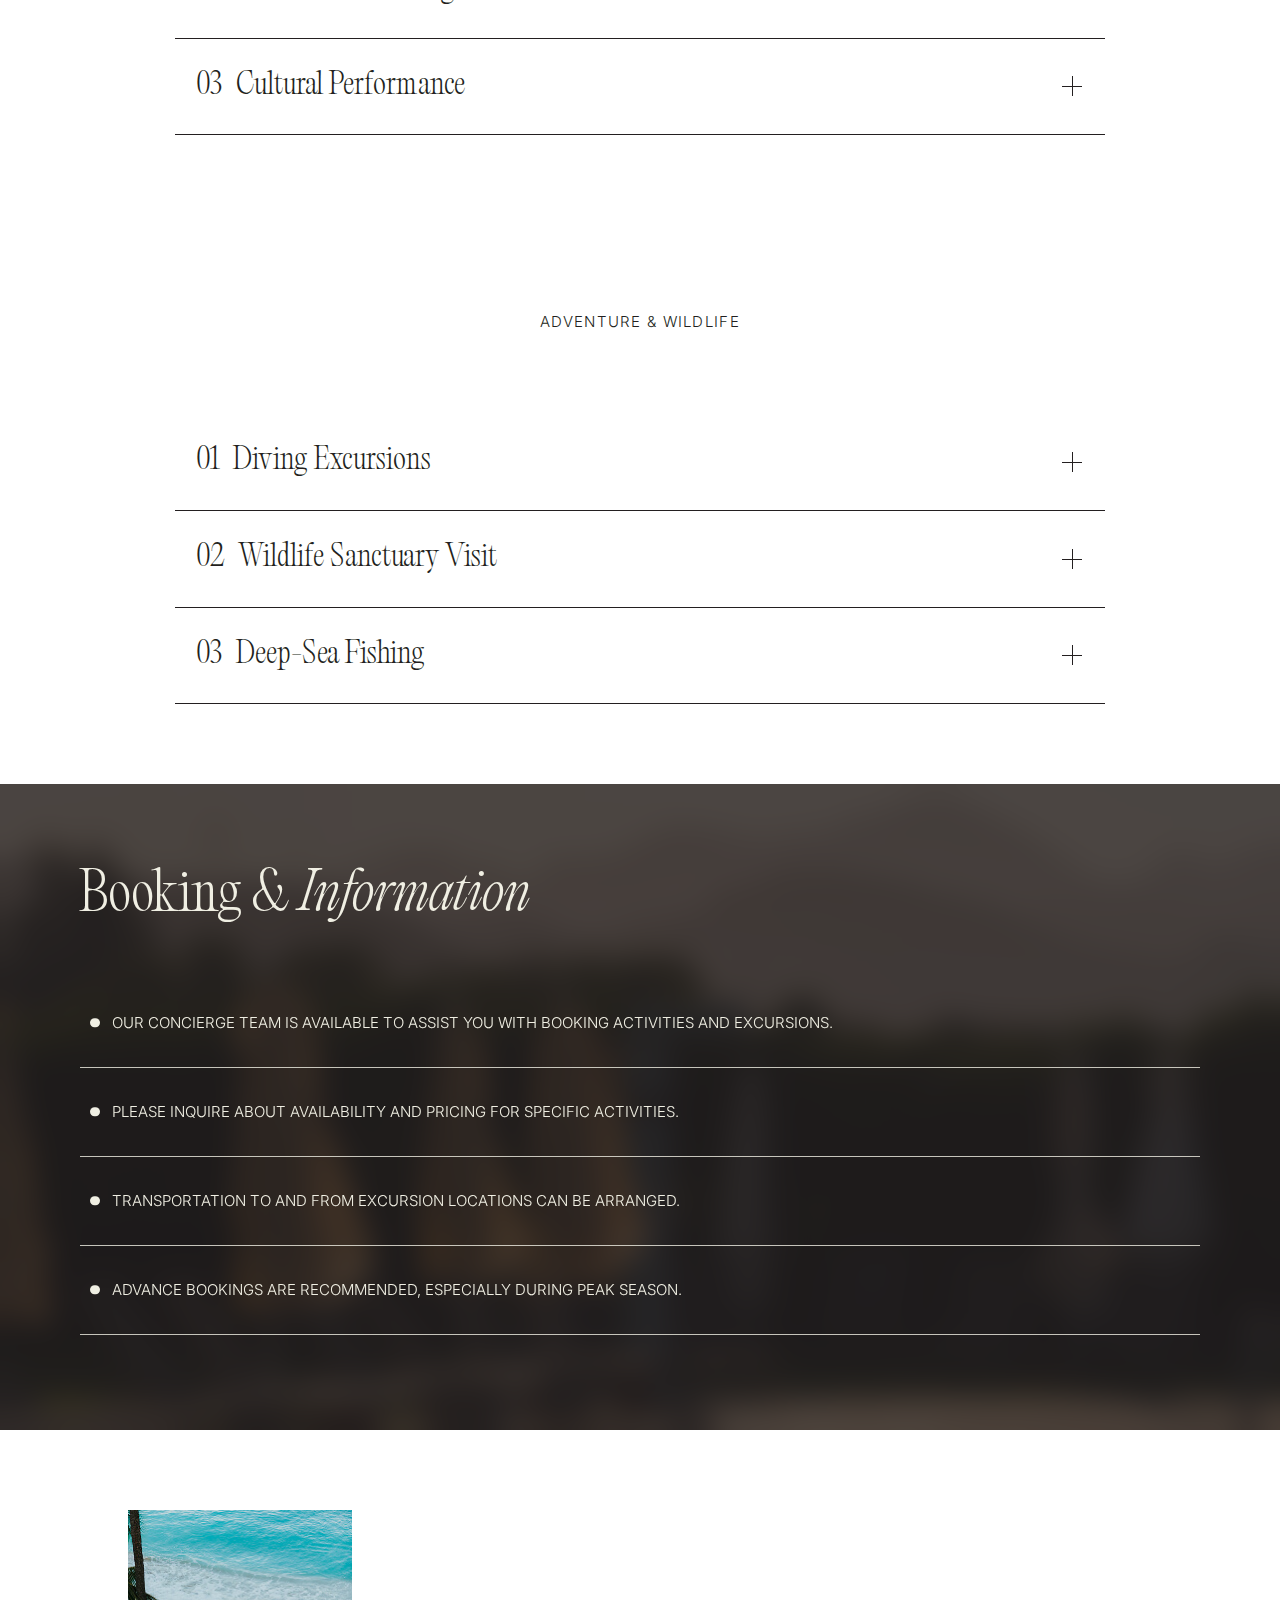
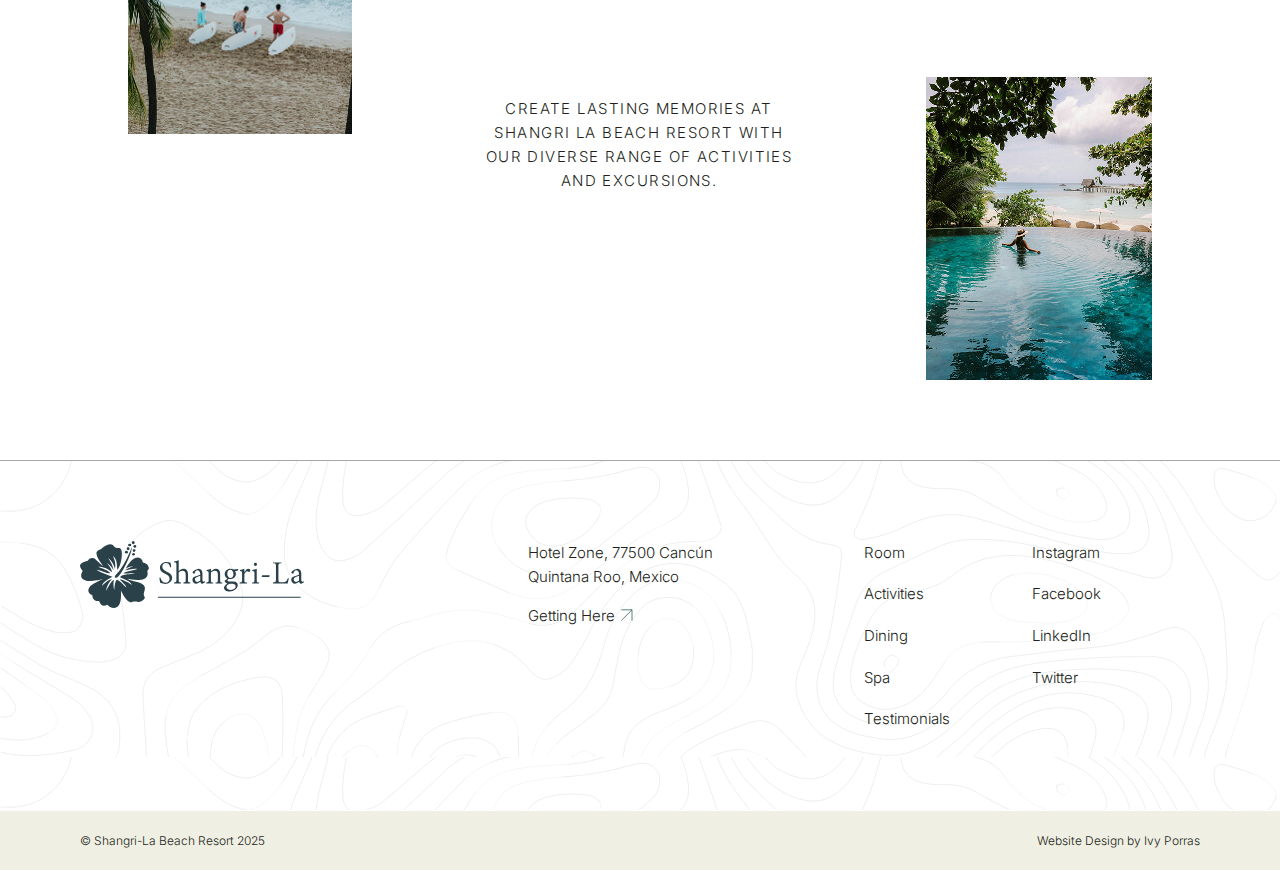
==== commit f3cec183: "add: spa animation" ====
--- a/activities.html
+++ b/activities.html
@@ -23,7 +23,7 @@
          </div>
 
          <ul id="navList">
-            <li><a href="room.html">Room</a></li>
+            <li><a href="room.html">Rooms</a></li>
             <li><a href="activities.html">Activities</a></li>
             <li><a href="dining.html">Dining</a></li>
             <li><a href="spa.html">Spa</a></li>
--- a/styles/global.css
+++ b/styles/global.css
@@ -52,7 +52,7 @@
    font-family: 'PP Editorial Old', sans-serif;
    font-weight: 200;
    font-size: calc(48px + (88 - 52) * ((100vw - 320px) / 1600));
-   line-height: 110%;
+   line-height: 1.25;
    margin: 0;
 }
 
@@ -61,7 +61,7 @@
    font-weight: 200;
    font-size: calc(32px + (64 - 32) * ((100vw - 320px) / 1600));
    color: var(--green);
-   line-height: 1.1;
+   line-height: 1.3;
    margin: 0;
 }
 
@@ -129,6 +129,10 @@
    font-style: italic;
 }
 
+.section-content-title {
+   overflow: hidden;
+}
+
 .container {
    margin: 0 5rem;
    padding-block: 5rem;
@@ -151,6 +155,7 @@
    backdrop-filter: blur(15px);
    pointer-events: none;
 }
+
 
 /* NAVIGATION */
 nav {
@@ -272,6 +277,10 @@
    color: var(--font);
 }
 
+.hero-title {
+   overflow: hidden;
+}
+
 /* PAGE BANNER */
 .page-hero-banner {
    position: relative;
@@ -375,26 +384,68 @@
    }
 
    nav ul {
-      display: none;
-   }
-
-   nav ul.active {
       display: flex;
       flex-direction: column;
+      align-items: center;
       position: absolute;
       top: 140px;
       left: 0;
       width: 100%;
       background-color: var(--light-color);
-      padding: 5rem 5rem;
+      padding: 5rem;
       margin: 0;
+      transform: scaleY(0);
+      transform-origin: top center;
+      transition: transform 0.5s cubic-bezier(0.77, 0.2, 0.05, 1.0);
       height: calc(100vh - 140px);
-   }
-
+      pointer-events: none;
+      opacity: 0;
+   }
+
+   nav ul.active {
+      opacity: 1;
+      transform: scaleY(1);
+      pointer-events: auto;
+   }
+
+   nav ul li {
+      transform: scaleY(0);
+      transition: none;
+      opacity: 0;
+   }
+   
    nav ul.active li {
       font-size: 1.2rem;
       text-align: center;
       padding: 1rem 0;
+      opacity: 1;
+      transform: scaleY(1);
+      transition: all .3s cubic-bezier(0.77, 0.2, 0.05, 1.0);
+      transition-delay: .1s;
+   }
+
+   nav ul.active li:nth-child(2) {
+      transition-delay: .2s;
+   }
+
+   nav ul.active li:nth-child(3) {
+      transition-delay: .3s;
+   }
+
+   nav ul.active li:nth-child(4) {
+      transition-delay: .4s;
+   }
+
+   nav ul.active li:nth-child(5) {
+      transition-delay: .5s;
+   }
+
+   nav ul li a:not(.logo-link):not(.button)::after {
+      background-color: var(--font);
+   }
+
+   a.active:not(.logo-link):not(.button)::after {
+      width: 100%;
    }
 }
 
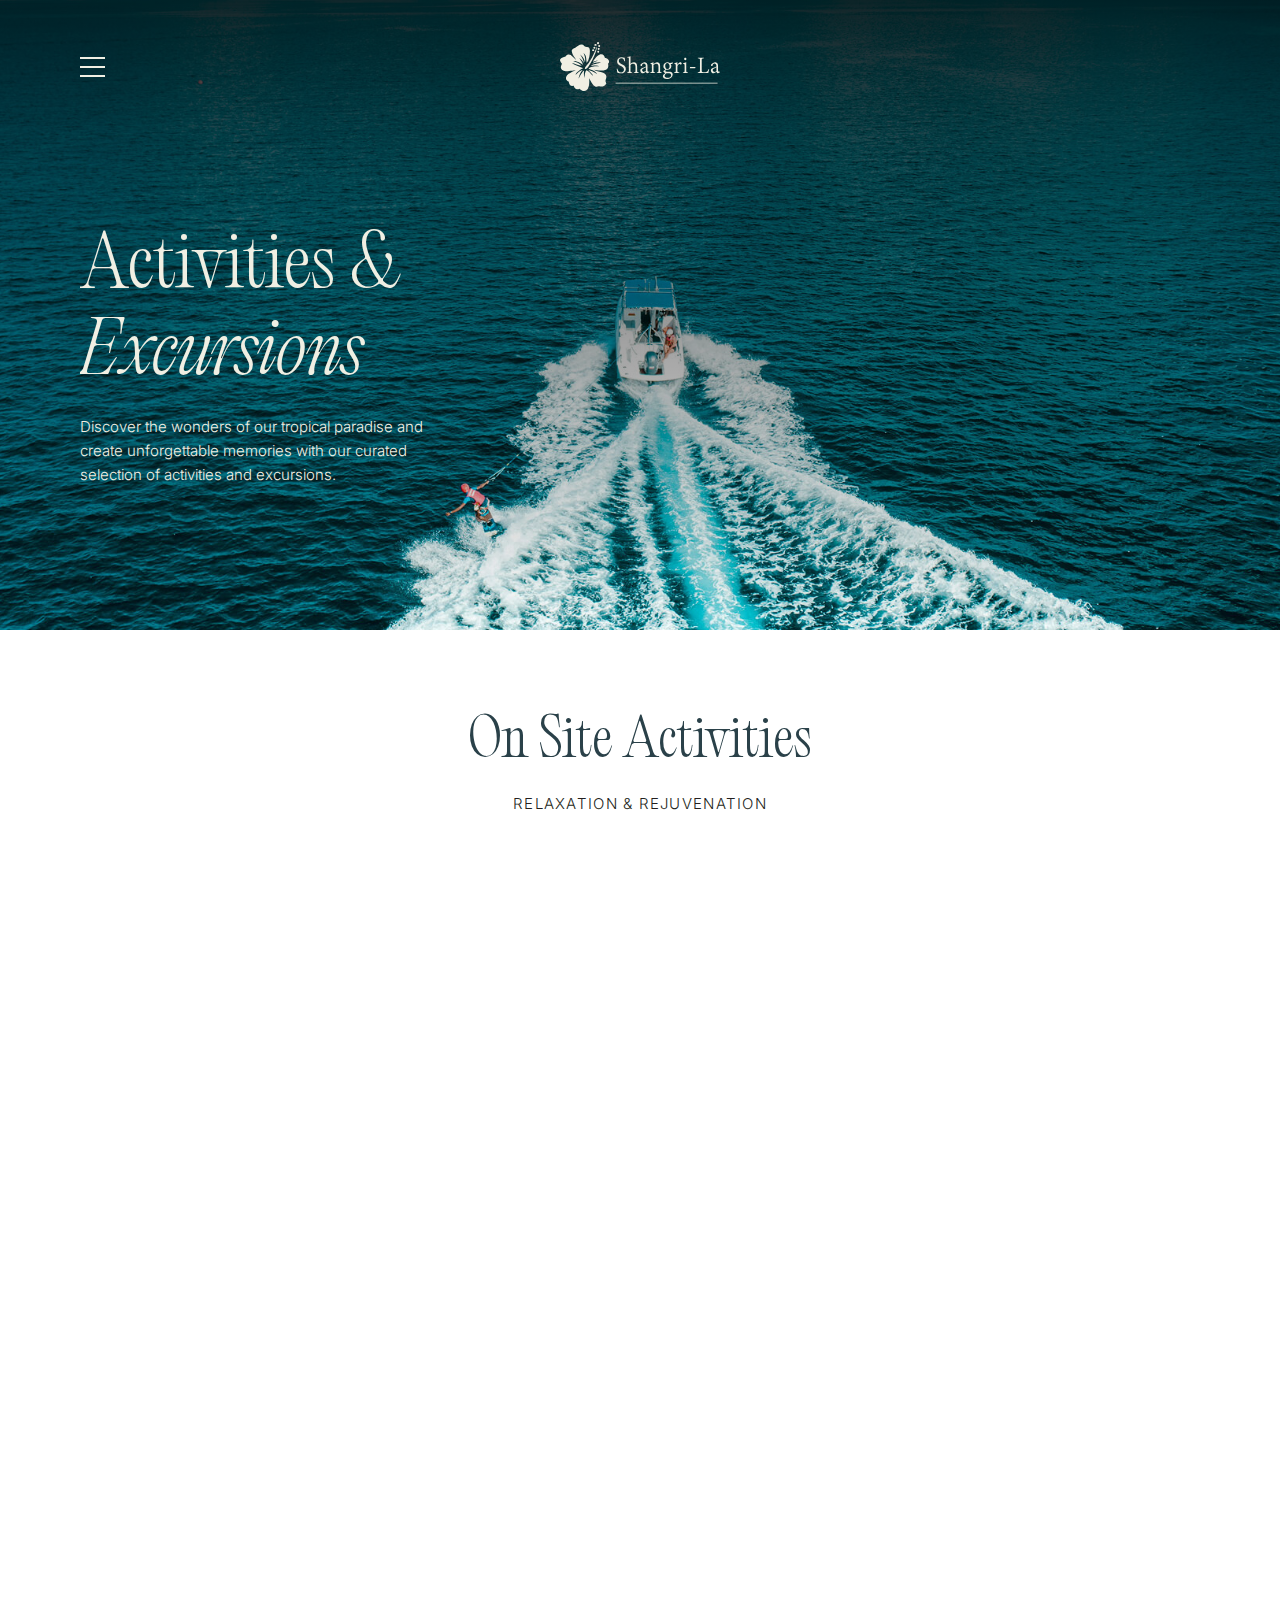
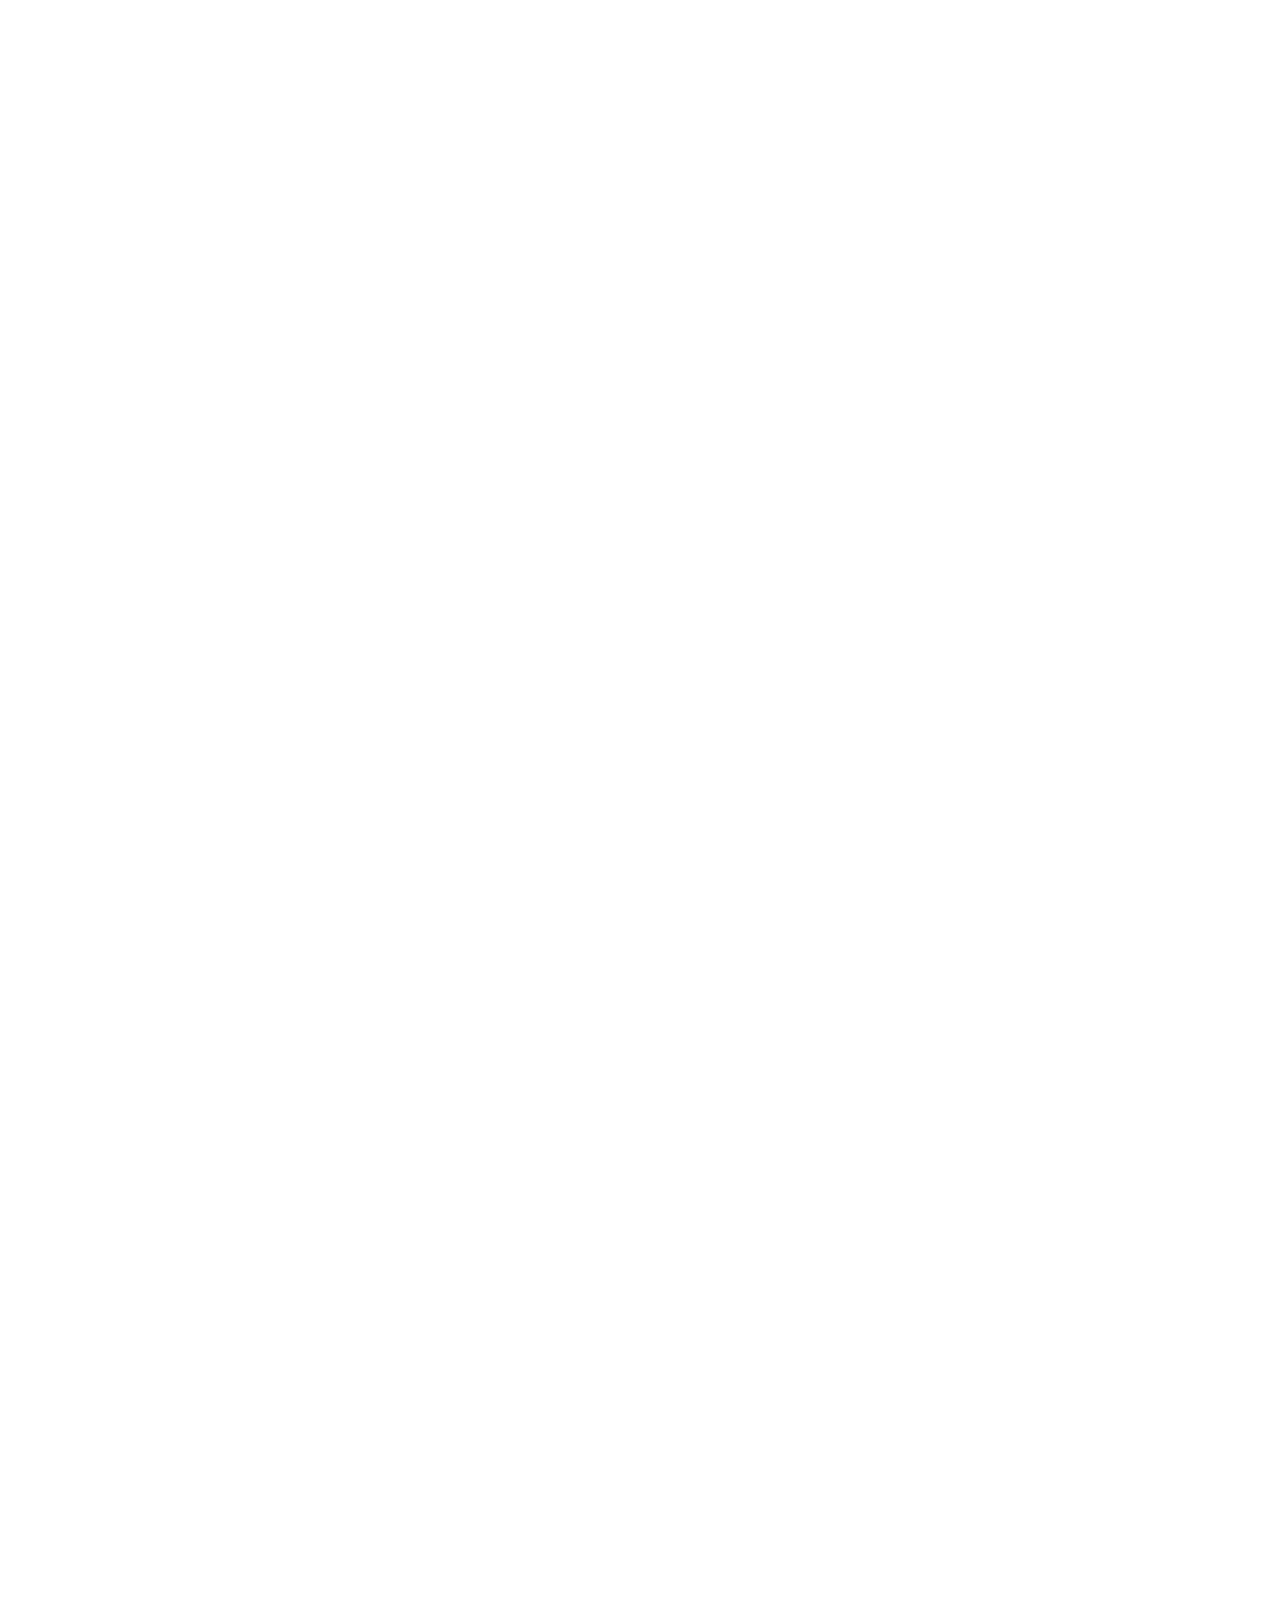
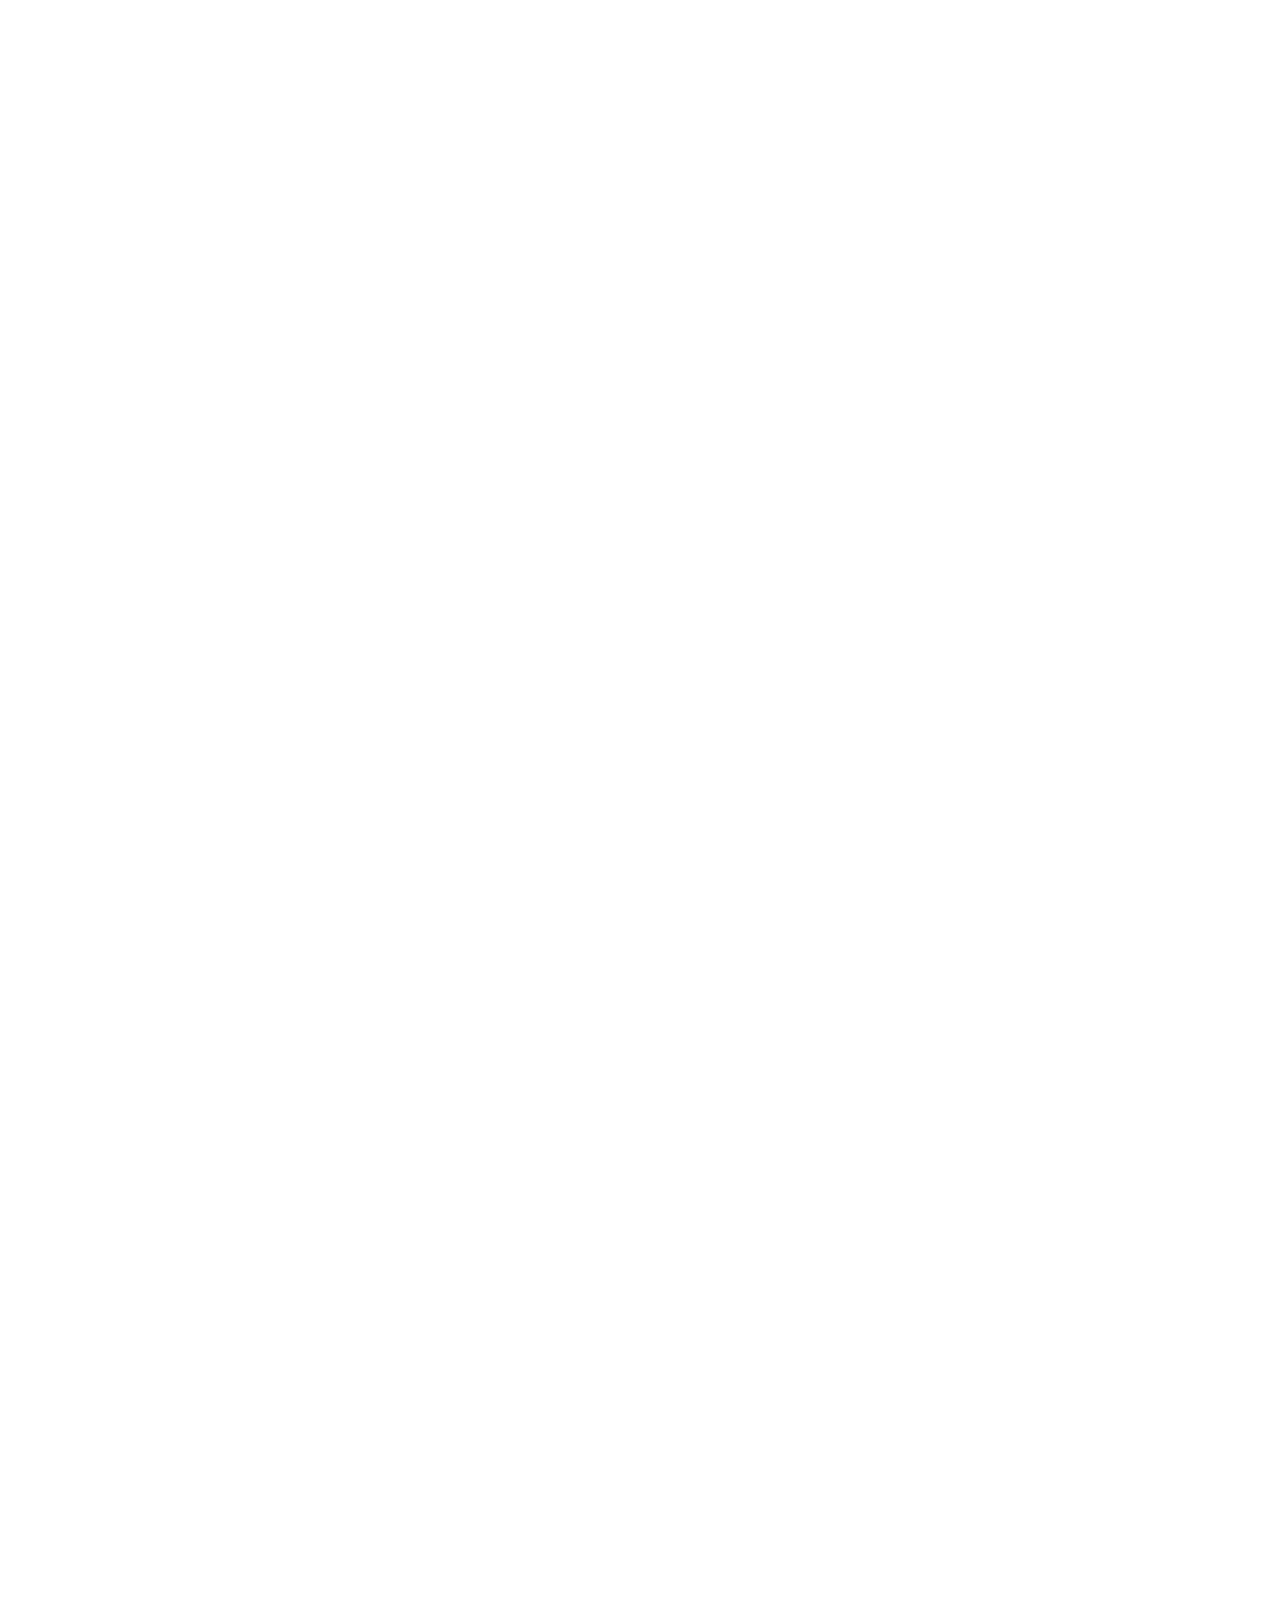
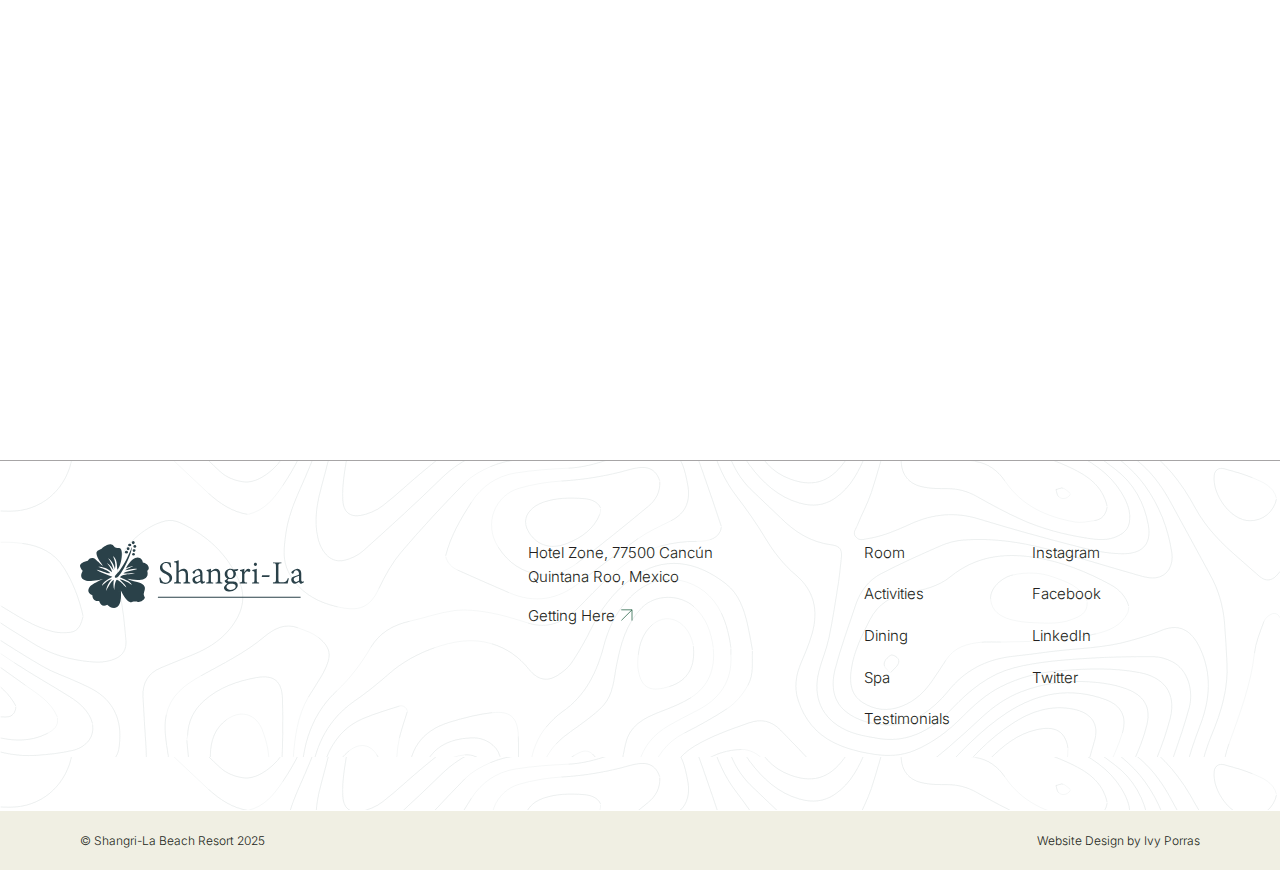
==== commit fe999827: "add: activities animation" ====
--- a/activities.html
+++ b/activities.html
@@ -9,11 +9,12 @@
    <link rel="icon" href="favicon.png" type="image/x-icon">
    <link rel="stylesheet" href="/styles/global.css">
    <link rel="stylesheet" href="/styles/activities.css">
+   <link rel="stylesheet" href="/styles/animations.css">
 </head>
 
 <body class="page">
    <header>
-      <nav class="navbar" id="mainNav">
+      <nav class="navbar animate" id="mainNav">
          <div class="mobile-menu">
             <button id="toggleNav">
                <span></span>
@@ -38,9 +39,11 @@
          </div>
       </nav>
 
-      <section class="page-hero-banner" id="activities-page">
+      <section class="page-hero-banner animate" id="activities-page">
          <div class="container">
-            <h1>Activities &amp;<br><span class="font-italic">Excursions</span></h1>
+            <div class="hero-title">
+               <h1>Activities &amp;<br><span class="font-italic">Excursions</span></h1>
+            </div>
             <p>Discover the wonders of our tropical paradise and create unforgettable memories with our curated selection of activities
             and excursions.</p>
          </div>
@@ -48,29 +51,29 @@
       </section>
    </header>
    <main>
-      <section class="container">
+      <section class="container animate">
          <h2 class="center">On Site Activities</h2>
          <p class="subtitle center">Relaxation &amp; Rejuvenation</p>
          <div class="accordion">
-            <details name="accordion-list" open>
+            <details class="animate" name="accordion-list" style="--delay: 0s" open>
                <summary>
                   <h3><span>01</span>Sunrise Yoga on the Beach</h3>
                </summary>
                <p>Start your day with a peaceful yoga session as the sun rises over the ocean. (Daily, complimentary)</p>
             </details>
-            <details name="accordion-list">
+            <details class="animate" name="accordion-list" style="--delay: 0.1s">
                <summary>
                   <h3><span>02</span>Guided Meditation Sessions</h3>
                </summary>
                <p>Find inner peace and tranquillity with our guided meditation sessions in the serene garden. (Daily, complimentary)</p>
             </details>
-            <details name="accordion-list">
+            <details class="animate" name="accordion-list" style="--delay: 0.2s">
                <summary>
                   <h3><span>03</span>Beachside Relaxation</h3>
                </summary>
                <p>Unwind on our pristine private beach with complimentary sun loungers and umbrellas.</p>
             </details>
-            <details name="accordion-list">
+            <details class="animate" name="accordion-list" style="--delay: 0.3s">
                <summary>
                   <h3><span>04</span>Infinity Pool Retreat</h3>
                </summary>
@@ -78,10 +81,10 @@
             </details>
          </div>
       </section>
-      <section class="container">
+      <section class="container animate">
          <p class="subtitle center">Adventure &amp; Recreation</p>
          <div class="accordion">
-            <details name="accordion-list" open>
+            <details class="animate" name="accordion-list" style="--delay: 0s" open>
                <summary>
                   <h3><span>01</span>Water Sports</h3>
                </summary>
@@ -92,19 +95,19 @@
                   <li>Stand-Up Paddleboarding: Enjoy a fun and invigorating workout on the water. (Rentals available)</li>
                </ul>
             </details>
-            <details name="accordion-list">
+            <details class="animate" name="accordion-list" style="--delay: 0.1s">
                <summary>
                   <h3><span>02</span>Beach Volleyball</h3>
                </summary>
                <p>Gather your friends and family for a friendly game of beach volleyball. (Complimentary)</p>
             </details>
-            <details name="accordion-list">
+            <details class="animate" name="accordion-list" style="--delay: 0.2s">
                <summary>
                   <h3><span>03</span>Fitness Center</h3>
                </summary>
                <p>Maintain your fitness routine in our state-of-the-art fitness center. (24/7 access)</p>
             </details>
-            <details name="accordion-list">
+            <details class="animate" name="accordion-list" style="--delay: 0.3s">
                <summary>
                   <h3><span>04</span>Kids&apos; Club Activities</h3>
                </summary>
@@ -112,30 +115,30 @@
             </details>
          </div>
       </section>
-      <section class="container">
+      <section class="container animate">
          <h2 class="center">Local Excursions</h2>
          <p class="subtitle center">Explore the Natural Beauty</p>
          <div class="accordion">
-            <details name="accordion-list" open>
+            <details class="animate" name="accordion-list" style="--delay: 0s" open>
                <summary>
                   <h3><span>01</span>Coral Reef Snorkeling Tour</h3>
                </summary>
                <p>Embark on a guided snorkeling tour to explore the vibrant coral reefs and encounter diverse marine life. (Half-day
                excursion, fees apply)</p>
             </details>
-            <details name="accordion-list">
+            <details class="animate" name="accordion-list" style="--delay: 0.1s">
                <summary>
                   <h3><span>02</span>Island Hopping Adventure</h3>
                </summary>
                <p>Discover the surrounding islands with a scenic boat tour. (Full-day excursion, fees apply)</p>
             </details>
-            <details name="accordion-list">
+            <details class="animate" name="accordion-list" style="--delay: 0.2s">
                <summary>
                   <h3><span>03</span>Rainforest Hike & Waterfall Visit</h3>
                </summary>
                <p>Immerse yourself in the lush rainforest and discover hidden waterfalls. (Half-day or full-day excursion, fees apply)</p>
             </details>
-            <details name="accordion-list">
+            <details class="animate" name="accordion-list" style="--delay: 0.3s">
                <summary>
                   <h3><span>04</span>Sunset Cruise</h3>
                </summary>
@@ -143,22 +146,22 @@
             </details>
          </div>
       </section>
-      <section class="container">
+      <section class="container animate">
          <p class="subtitle center">Cultural Experiences</p>
          <div class="accordion">
-            <details name="accordion-list" open>
+            <details class="animate" name="accordion-list" style="--delay: 0s" open>
                <summary>
                   <h3><span>01</span>Local Village Visit</h3>
                </summary>
                <p>Experience the authentic culture and traditions of the local village. (Half-day excursion, fees apply)</p>
             </details>
-            <details name="accordion-list">
+            <details class="animate" name="accordion-list" style="--delay: 0.1s">
                <summary>
                   <h3><span>02</span>Traditional Cooking Class</h3>
                </summary>
                <p>Learn to prepare local delicacies with a hands-on cooking class. (Half-day excursion, fees apply)</p>
             </details>
-            <details name="accordion-list">
+            <details class="animate" name="accordion-list" style="--delay: 0.2s">
                <summary>
                   <h3><span>03</span>Cultural Performance</h3>
                </summary>
@@ -166,23 +169,23 @@
             </details>
          </div>
       </section>
-      <section class="container">
+      <section class="container animate">
          <p class="subtitle center">Adventure & Wildlife</p>
          <div class="accordion">
-            <details name="accordion-list" open>
+            <details class="animate" name="accordion-list" style="--delay: 0s" open>
                <summary>
                   <h3><span>01</span>Diving Excursions</h3>
                </summary>
                <p>Explore the underwater world with our certified diving instructors. (Various dive sites and packages available, fees
                apply)</p>
             </details>
-            <details name="accordion-list">
+            <details class="animate" name="accordion-list" style="--delay: 0.1s">
                <summary>
                   <h3><span>02</span>Wildlife Sanctuary Visit</h3>
                </summary>
                <p>Encounter exotic wildlife at a nearby sanctuary. (Half-day excursion, fees apply)</p>
             </details>
-            <details name="accordion-list">
+            <details class="animate" name="accordion-list" style="--delay: 0.2s">
                <summary>
                   <h3><span>03</span>Deep-Sea Fishing</h3>
                </summary>
@@ -190,22 +193,22 @@
             </details>
          </div>
       </section>
-      <section id="activities-info">
+      <section id="activities-info" class="animate">
          <div class="container">
             <h2>Booking &amp; <span class="font-italic">Information</span></h2>
             <ul>
-               <li>Our concierge team is available to assist you with booking activities and excursions.</li>
-               <li>Please inquire about availability and pricing for specific activities.</li>
-               <li>Transportation to and from excursion locations can be arranged.</li>
-               <li>Advance bookings are recommended, especially during peak season.</li>
+               <li style="--delay: 0s">Our concierge team is available to assist you with booking activities and excursions.</li>
+               <li style="--delay: 0.1s">Please inquire about availability and pricing for specific activities.</li>
+               <li style="--delay: 0.2s">Transportation to and from excursion locations can be arranged.</li>
+               <li style="--delay: 0.3s">Advance bookings are recommended, especially during peak season.</li>
             </ul>
          </div>
          <div class="overlay"></div>
       </section>
-      <section class="container" id="activities-quote">
-         <img src="/assets/activities-qoute-1.jpg" alt="">
-         <p>Create lasting memories at Shangri La Beach Resort with our diverse range of activities and excursions.</p>
-         <img src="/assets/activities-qoute-2.jpg" alt="">
+      <section class="container animate" id="activities-quote">
+         <img src="/assets/activities-qoute-1.jpg" alt="" style="--delay: 0s">
+         <p style="--delay: 0.6s">Create lasting memories at Shangri La Beach Resort with our diverse range of activities and excursions.</p>
+         <img src="/assets/activities-qoute-2.jpg" alt="" style="--delay: 0.3s">
       </section>
    </main>
    <footer>
--- a/styles/activities.css
+++ b/styles/activities.css
@@ -180,4 +180,41 @@
       flex-wrap: wrap;
       height: auto;
    }
+}
+
+/* ANIMATIONS */
+@media (min-width: 1025px) and (prefers-reduced-motion: no-preference) {
+   .page-hero-banner.animated .hero-title {
+      animation: 1s cubic-bezier(0.83, 0, 0.17, 1) fade-in-ttb both;
+   }
+
+   .page-hero-banner.animated p {
+      animation: 1s cubic-bezier(0.83, 0, 0.17, 1) fade-in both;
+      animation-delay: 0.3s;
+   }
+
+   section.animated h2 {
+      animation: 1s cubic-bezier(0.83, 0, 0.17, 1) fade-in both;
+   }
+
+   section.animated p.subtitle {
+      animation: 1s cubic-bezier(0.83, 0, 0.17, 1) fade-in both;
+      animation-delay: 0.3s;
+   }
+
+   details.animated {
+      animation: 1s cubic-bezier(0.83, 0, 0.17, 1) fade-in-btt var(--delay) both;
+   }
+
+   #activities-info.animated ul li {
+      animation: 0.8s cubic-bezier(0.83, 0, 0.17, 1) fade-in-ltr var(--delay) both;
+   }
+
+   #activities-quote.animated img {
+      animation: 1s cubic-bezier(0.83, 0, 0.17, 1) fade-in-btt var(--delay) both;
+   }
+
+   #activities-quote.animated p {
+      animation: 1s cubic-bezier(0.83, 0, 0.17, 1) fade-in var(--delay) both;
+   }
 }--- a/styles/animations.css
+++ b/styles/animations.css
@@ -0,0 +1,103 @@
+@keyframes fade-in {
+   0% {
+      opacity: 0;
+   }
+
+   100% {
+      opacity: 1;
+   }
+}
+
+@keyframes fade-in-ttb {
+   0% {
+      opacity: 0;
+      transform: translateY(-60px);
+   }
+
+   100% {
+      opacity: 1;
+      transform: translateY(0);
+   }
+}
+
+@keyframes fade-in-btt {
+   0% {
+      opacity: 0;
+      transform: translateY(60px);
+   }
+
+   100% {
+      opacity: 1;
+      transform: translateY(0);
+   }
+}
+
+@keyframes fade-in-ltr {
+   0% {
+      opacity: 0;
+      transform: translateX(-60px);
+   }
+
+   100% {
+      opacity: 1;
+      transform: translateX(0);
+   }
+}
+
+@keyframes slide-out-x {
+   0% {
+      transform: scaleX(1);
+   }
+
+   100% {
+      transform: scaleX(0);
+   }
+}
+
+@keyframes slide-out-y {
+   0% {
+      transform: scaleY(1);
+   }
+
+   100% {
+      transform: scaleY(0);
+   }
+}
+
+@keyframes scale-out {
+   0% {
+      transform: scale(1.2);
+   }
+
+   100% {
+      transform: scale(1);
+   }
+}
+
+
+@media (min-width: 1025px) and (prefers-reduced-motion: no-preference) {
+
+   .animate {
+      opacity: 0;
+   }
+
+   nav.animated a.logo-link {
+      animation: 1s cubic-bezier(0.83, 0, 0.17, 1) fade-in both;
+   }
+
+   nav.animated ul,
+   nav.animated #weather {
+      animation: 1s cubic-bezier(0.83, 0, 0.17, 1) fade-in both;
+      animation-delay: 0.3s;
+   }
+
+   section#hero .hero-title.animated {
+      animation: 1s cubic-bezier(0.83, 0, 0.17, 1) fade-in-ttb both;
+   }
+
+   .section-content-title.animated h2 {
+      animation: 1s cubic-bezier(0.83, 0, 0.17, 1) fade-in-ttb both;
+   }
+
+}
+
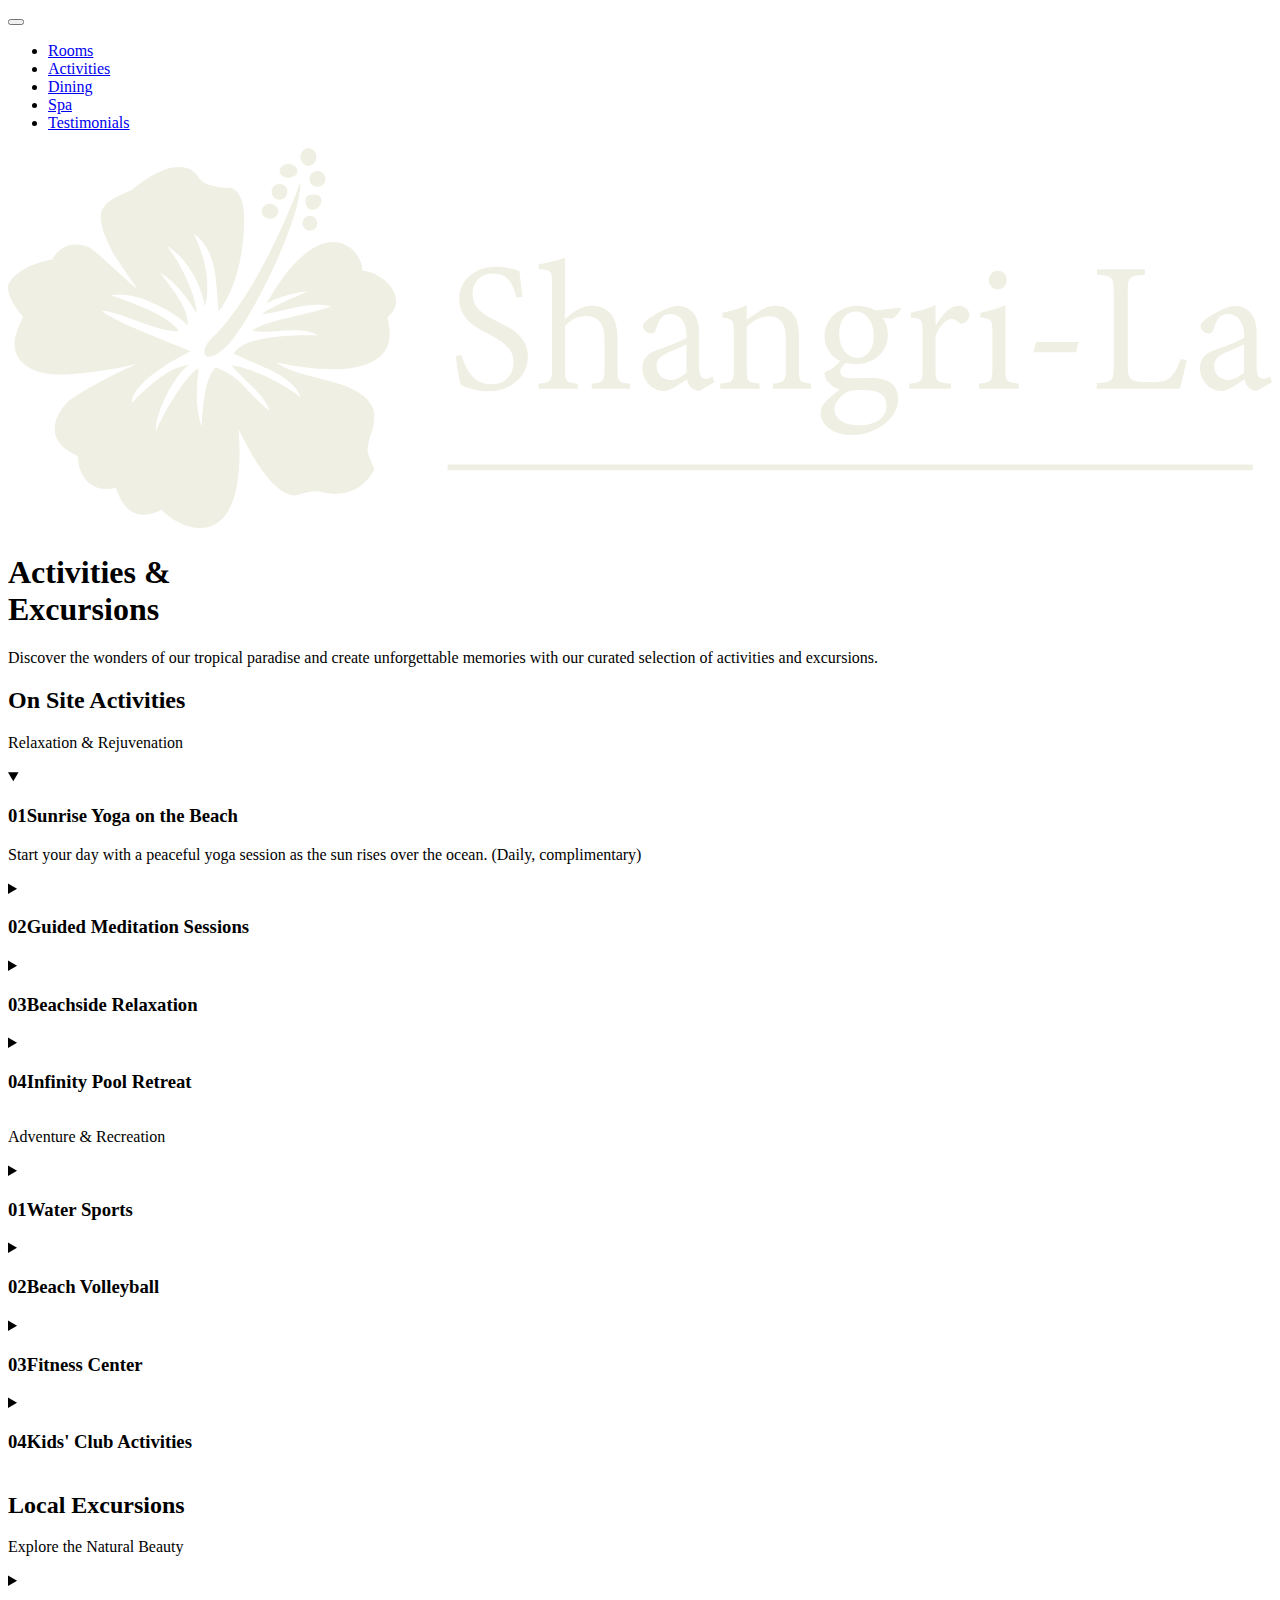
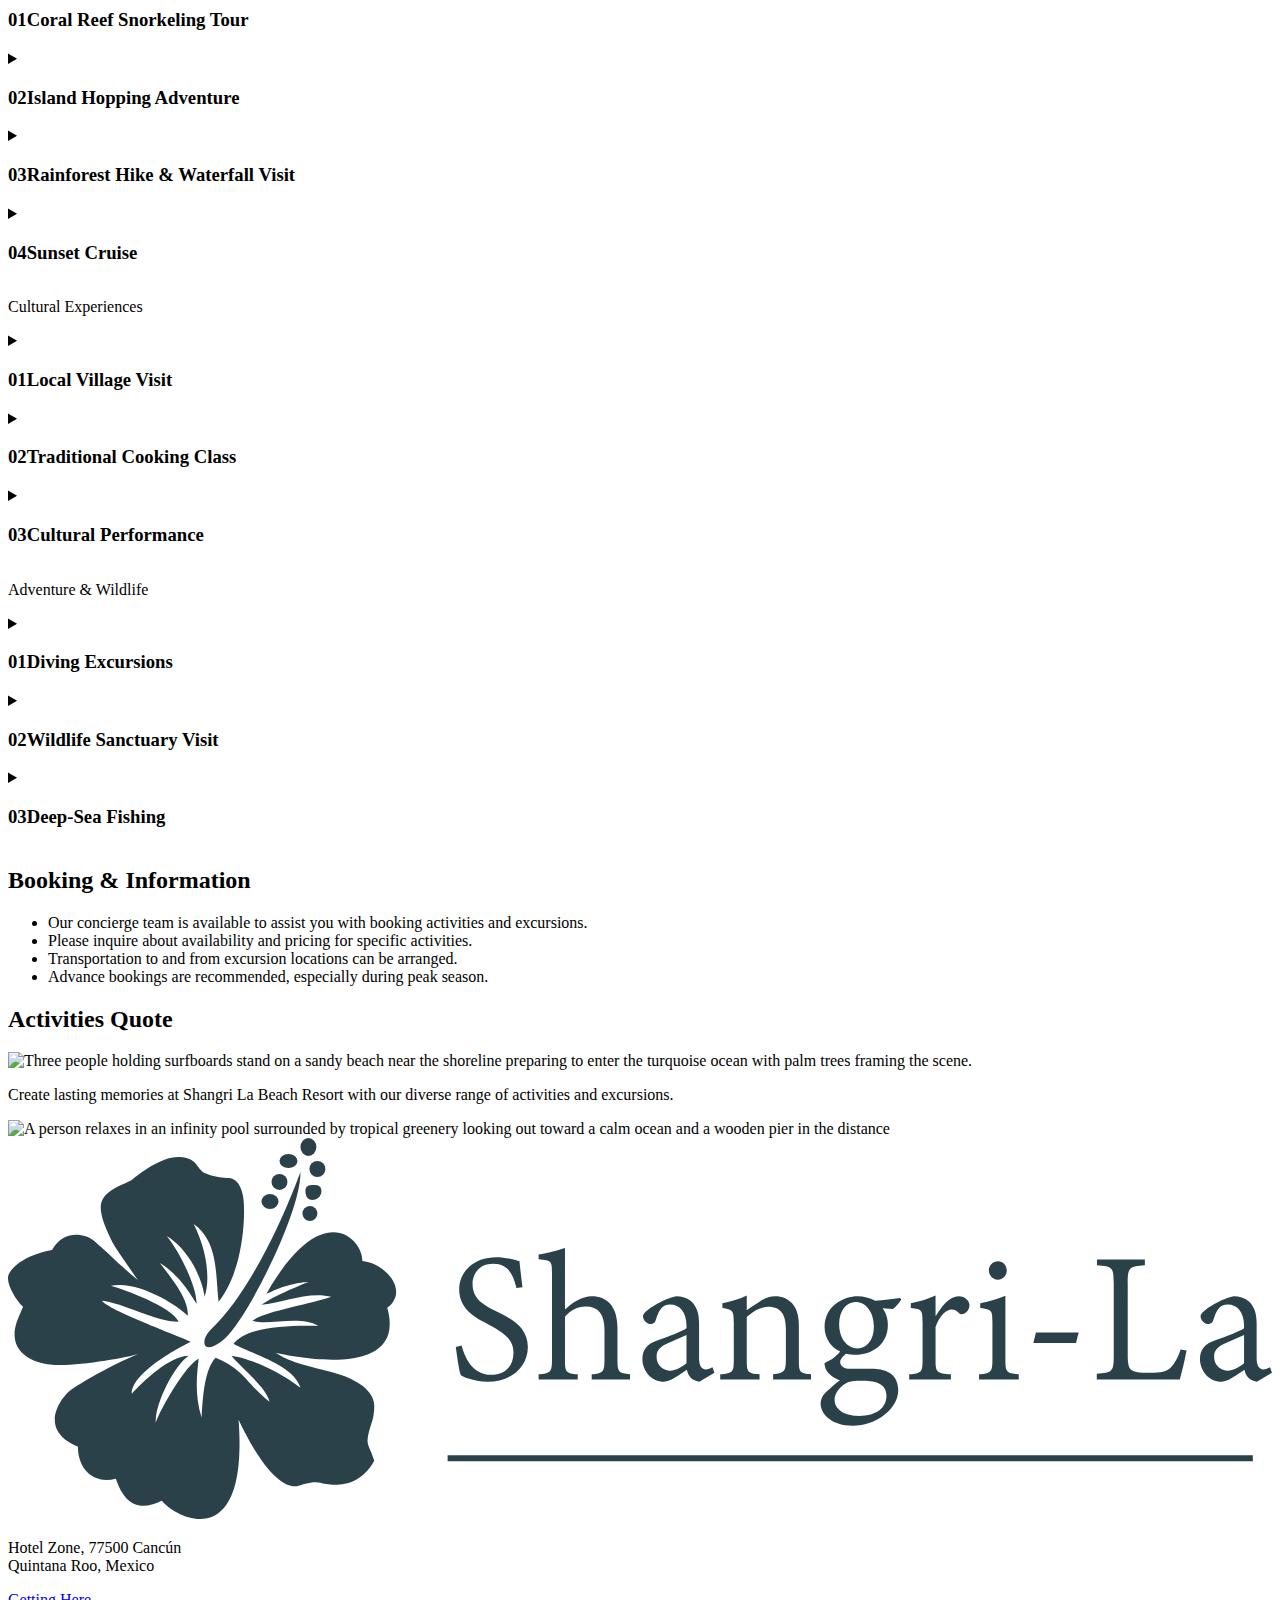
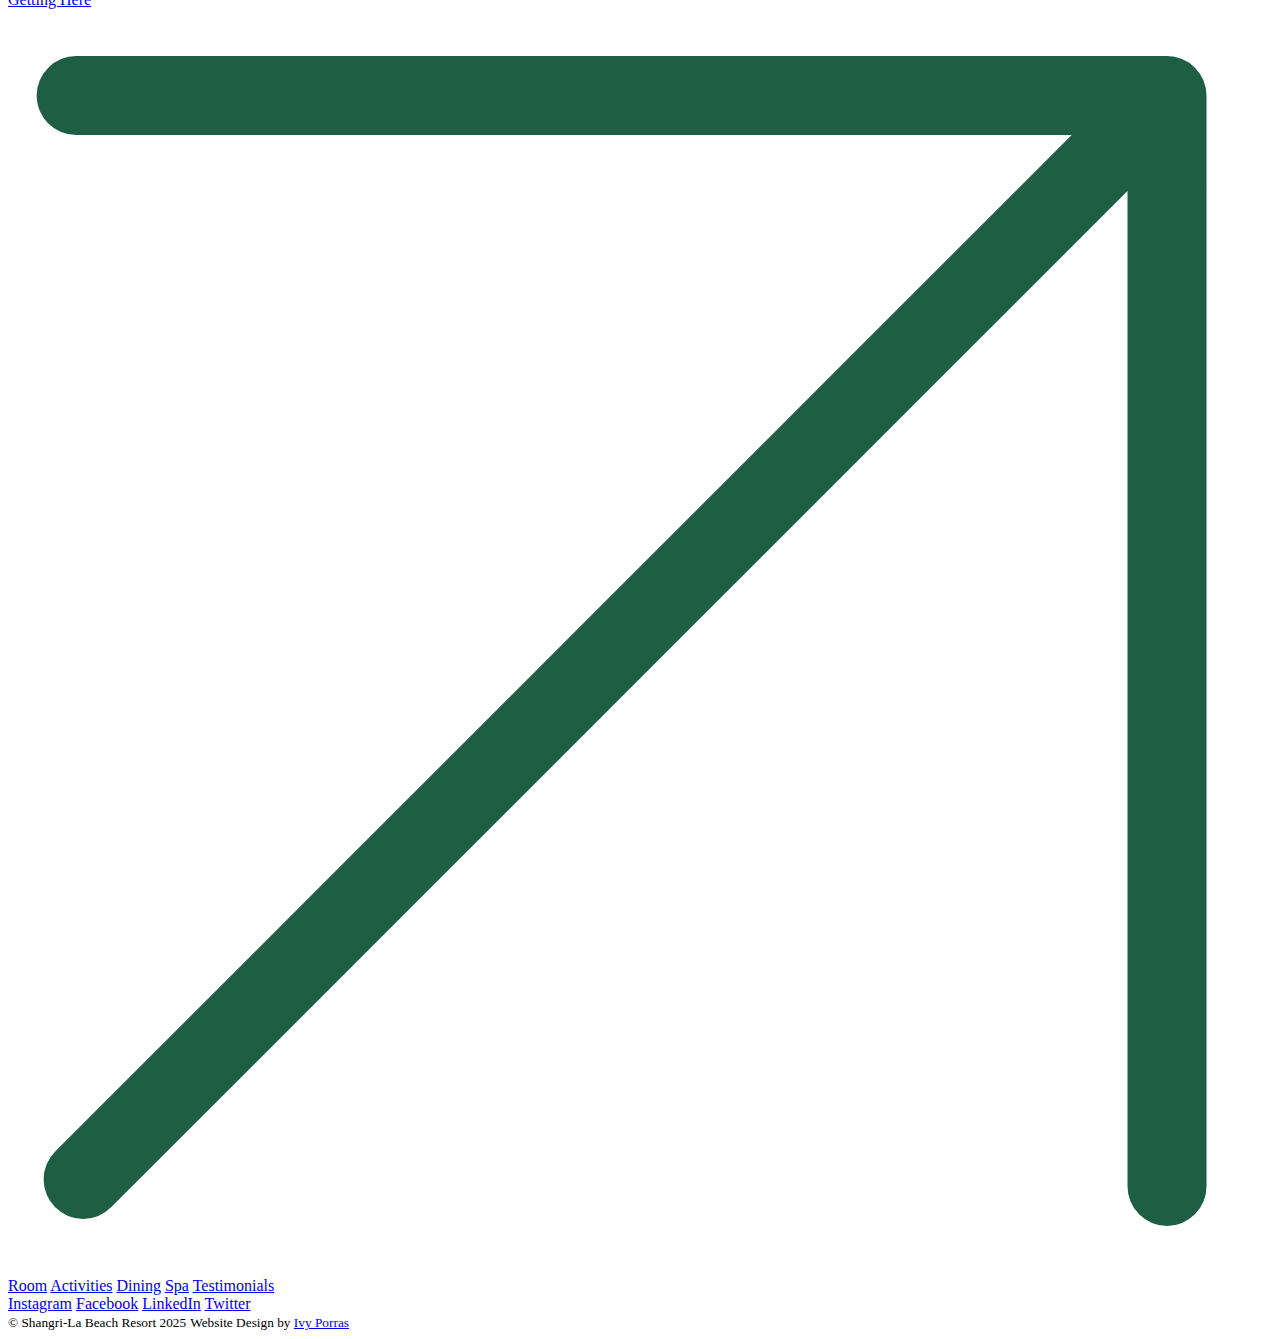
==== commit b6034f6a: "fix: assets src path" ====
--- a/activities.html
+++ b/activities.html
@@ -7,9 +7,9 @@
    <title>Shangri La Beach Resort - Your Dream Getaway</title>
    <meta name="description" content="Shangri La Beach Resort - Your Dream Getaway">
    <link rel="icon" href="favicon.png" type="image/x-icon">
-   <link rel="stylesheet" href="/styles/global.css">
-   <link rel="stylesheet" href="/styles/activities.css">
-   <link rel="stylesheet" href="/styles/animations.css">
+   <link rel="stylesheet" href="/cprg-218-final-project/styles/global.css">
+   <link rel="stylesheet" href="/cprg-218-final-project/styles/activities.css">
+   <link rel="stylesheet" href="/cprg-218-final-project/styles/animations.css">
 </head>
 
 <body class="page">
@@ -24,13 +24,13 @@
          </div>
 
          <ul id="navList">
-            <li><a href="room.html">Rooms</a></li>
-            <li><a href="activities.html">Activities</a></li>
-            <li><a href="dining.html">Dining</a></li>
-            <li><a href="spa.html">Spa</a></li>
-            <li><a href="testimonials.html">Testimonials</a></li>
+            <li><a href="/cprg-218-final-project/room.html">Rooms</a></li>
+            <li><a href="/cprg-218-final-project/activities.html">Activities</a></li>
+            <li><a href="/cprg-218-final-project/dining.html">Dining</a></li>
+            <li><a href="/cprg-218-final-project/spa.html">Spa</a></li>
+            <li><a href="/cprg-218-final-project/testimonials.html">Testimonials</a></li>
          </ul>
-         <a href="index.html" class="logo-link">
+         <a href="/cprg-218-final-project/index.html" class="logo-link">
             <img id="logoImg" src="logo-light.svg" alt="Shangri-La Beach Resort Logo">
          </a>
          <div id="weather">
@@ -206,9 +206,10 @@
          <div class="overlay"></div>
       </section>
       <section class="container animate" id="activities-quote">
-         <img src="/assets/activities-qoute-1.jpg" alt="" style="--delay: 0s">
+         <h2 class="hidden">Activities Quote</h2>
+         <img src="/cprg-218-final-project/assets/activities-qoute-1.jpg" alt="Three people holding surfboards stand on a sandy beach near the shoreline preparing to enter the turquoise ocean with palm trees framing the scene." style="--delay: 0s">
          <p style="--delay: 0.6s">Create lasting memories at Shangri La Beach Resort with our diverse range of activities and excursions.</p>
-         <img src="/assets/activities-qoute-2.jpg" alt="" style="--delay: 0.3s">
+         <img src="/cprg-218-final-project/assets/activities-qoute-2.jpg" alt="A person relaxes in an infinity pool surrounded by tropical greenery looking out toward a calm ocean and a wooden pier in the distance" style="--delay: 0.3s">
       </section>
    </main>
    <footer>
@@ -224,11 +225,11 @@
                </svg></a>
          </div>
          <div class="footer-nav">
-            <a href="room.html">Room</a>
-            <a href="activities.html">Activities</a>
-            <a href="dining.html">Dining</a>
-            <a href="spa.html">Spa</a>
-            <a href="testimonials.html">Testimonials</a>
+            <a href="/cprg-218-final-project/room.html">Room</a>
+            <a href="/cprg-218-final-project/activities.html">Activities</a>
+            <a href="/cprg-218-final-project/dining.html">Dining</a>
+            <a href="/cprg-218-final-project/spa.html">Spa</a>
+            <a href="/cprg-218-final-project/testimonials.html">Testimonials</a>
          </div>
          <div class="footer-socials">
             <a href="#">Instagram</a>
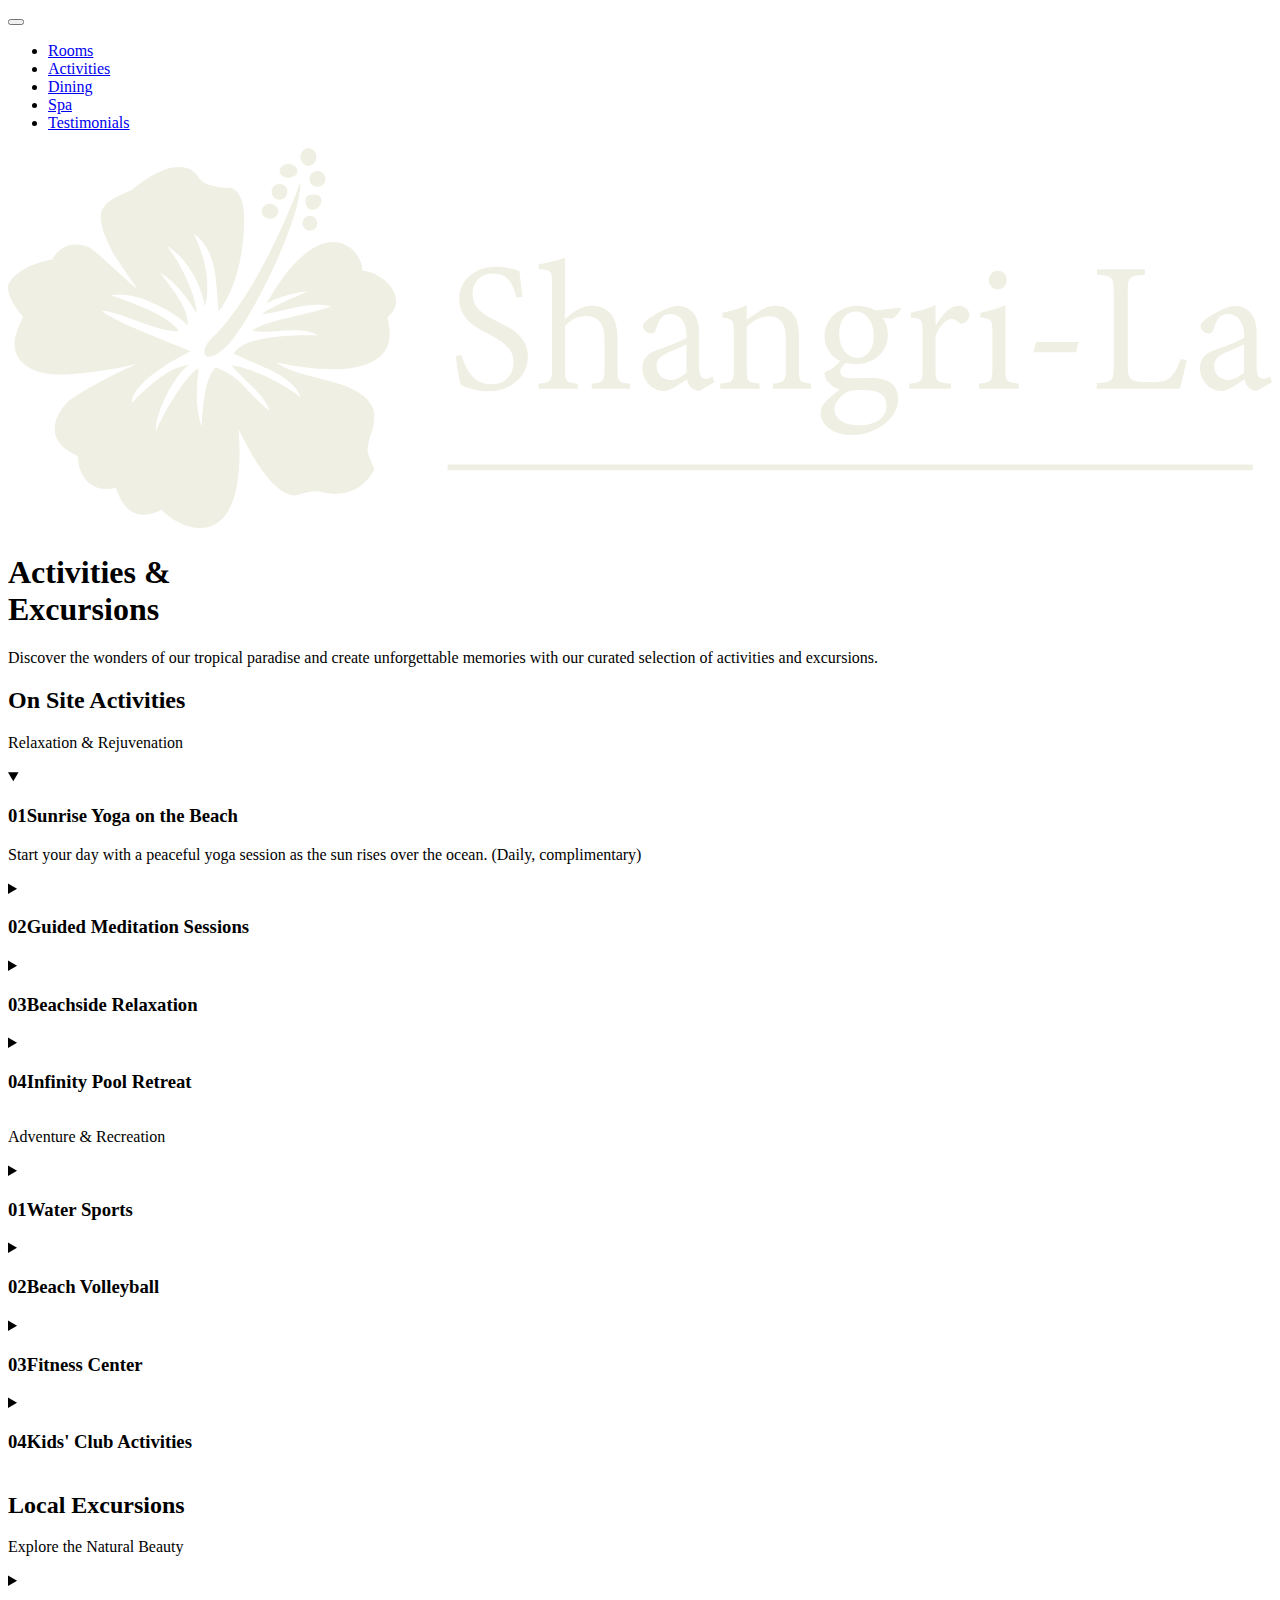
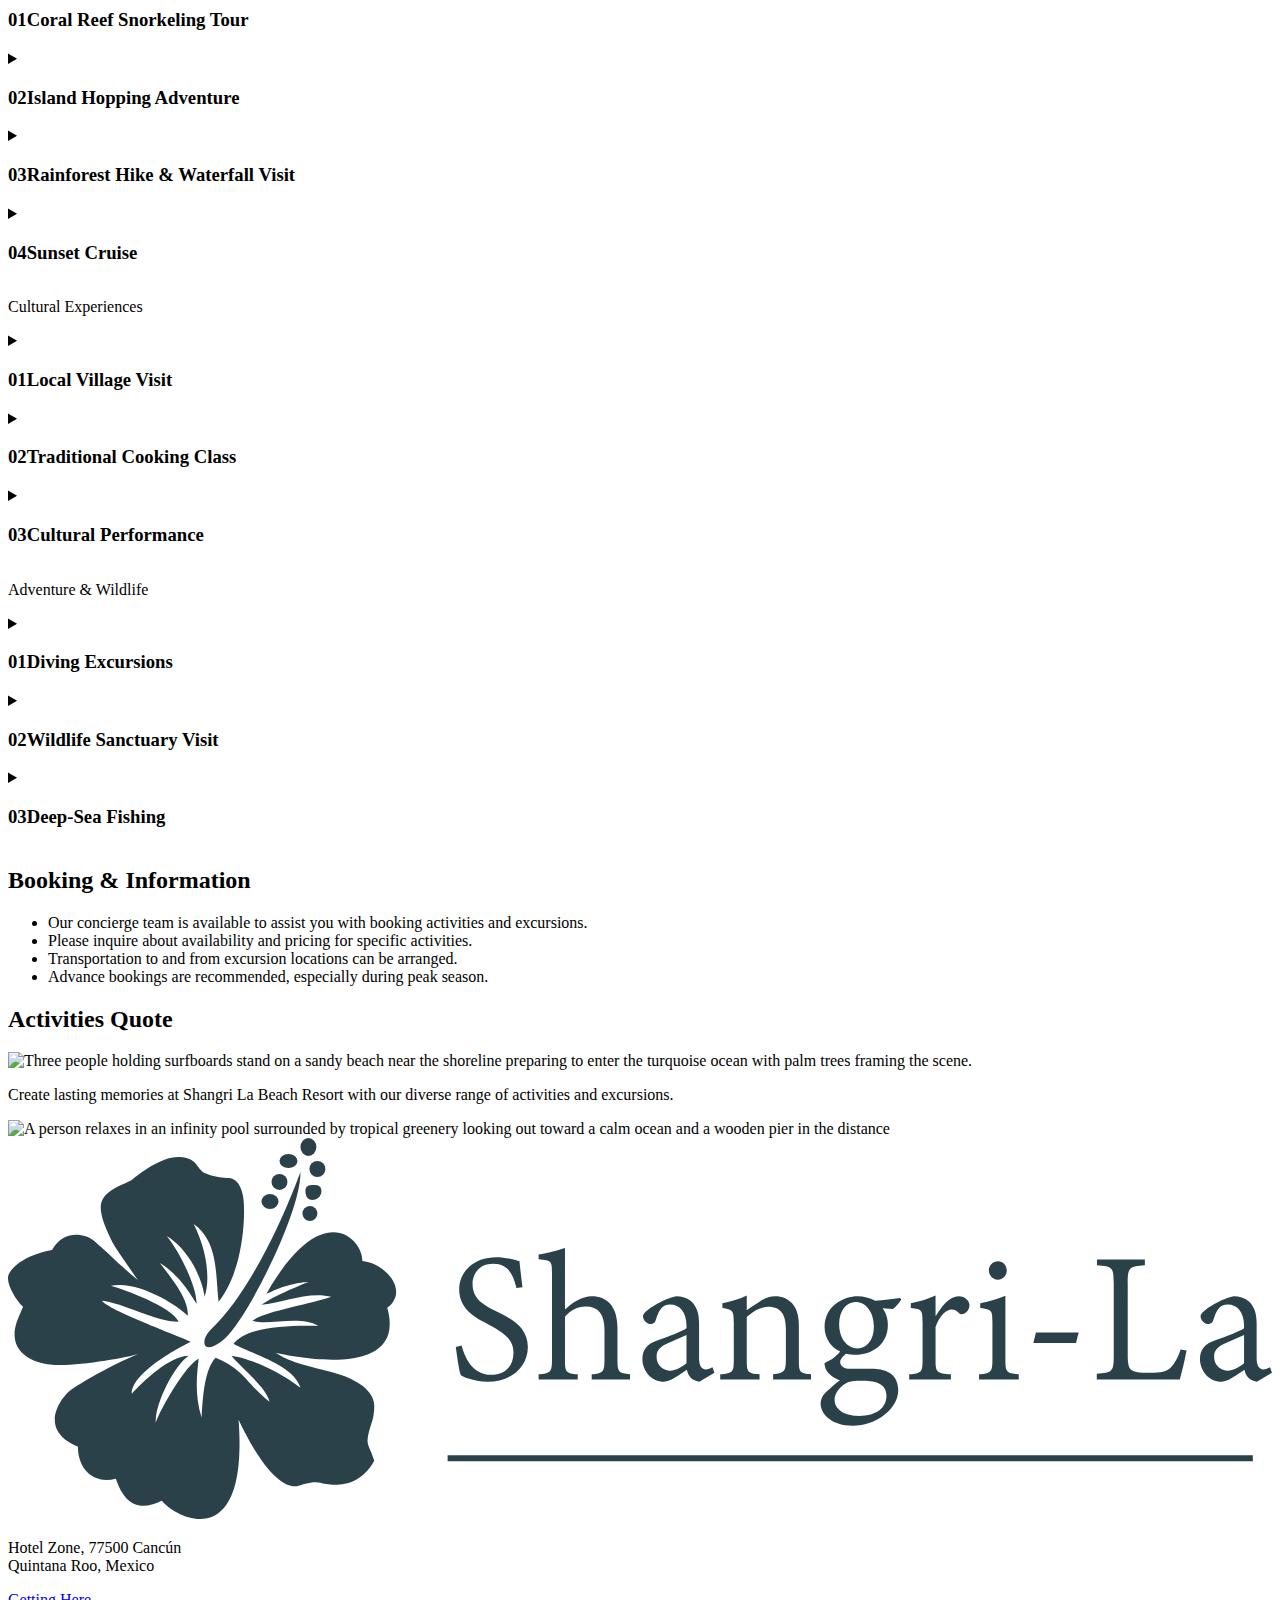
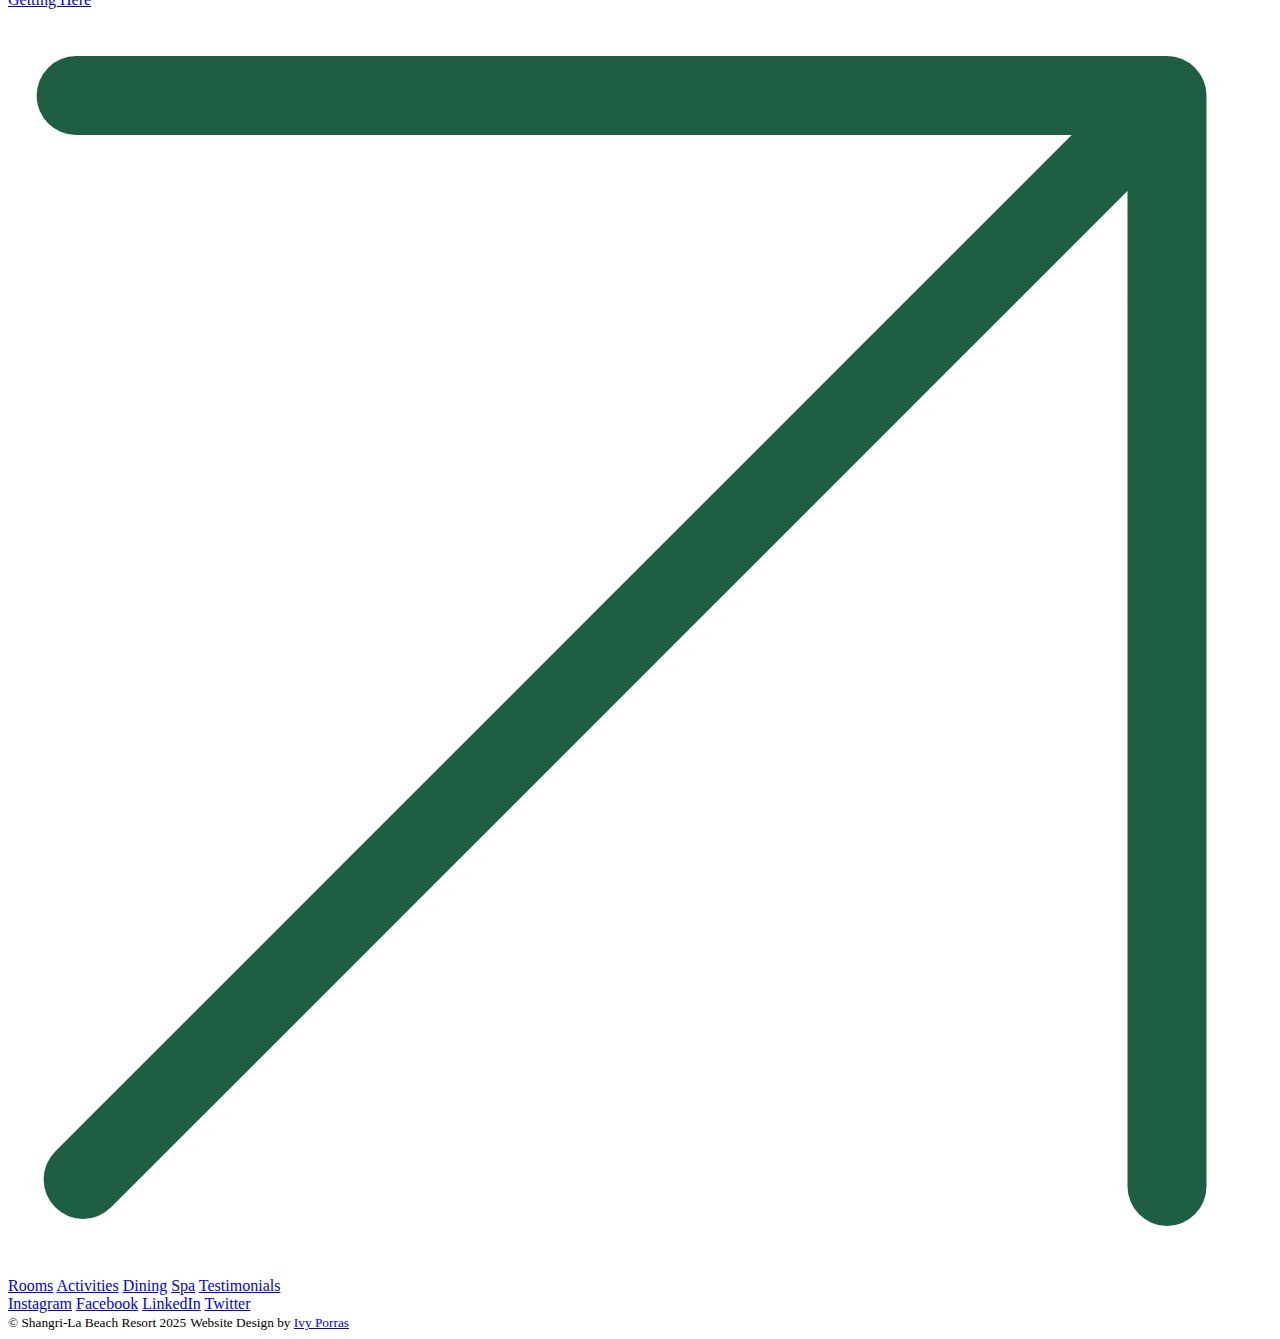
==== commit 08557701: "Update footer" ====
--- a/activities.html
+++ b/activities.html
@@ -225,7 +225,7 @@
                </svg></a>
          </div>
          <div class="footer-nav">
-            <a href="/cprg-218-final-project/room.html">Room</a>
+            <a href="/cprg-218-final-project/room.html">Rooms</a>
             <a href="/cprg-218-final-project/activities.html">Activities</a>
             <a href="/cprg-218-final-project/dining.html">Dining</a>
             <a href="/cprg-218-final-project/spa.html">Spa</a>
